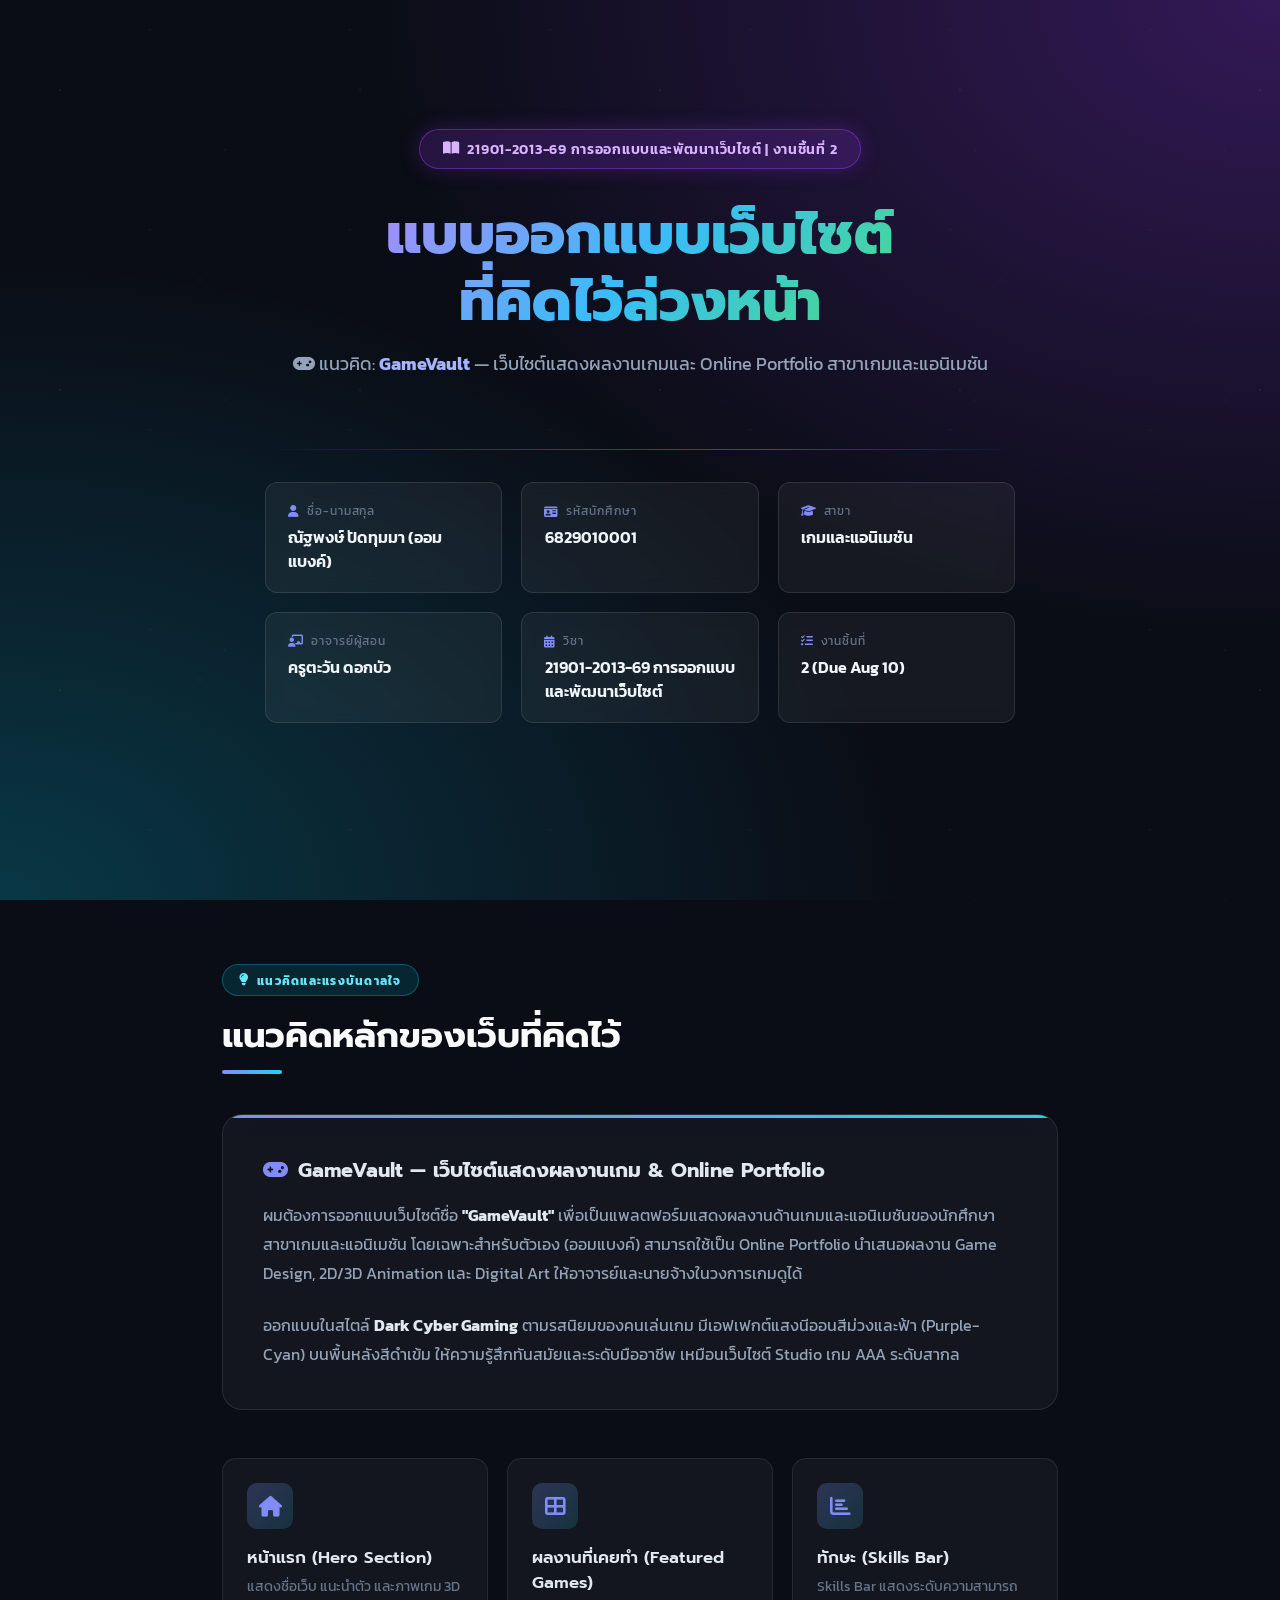
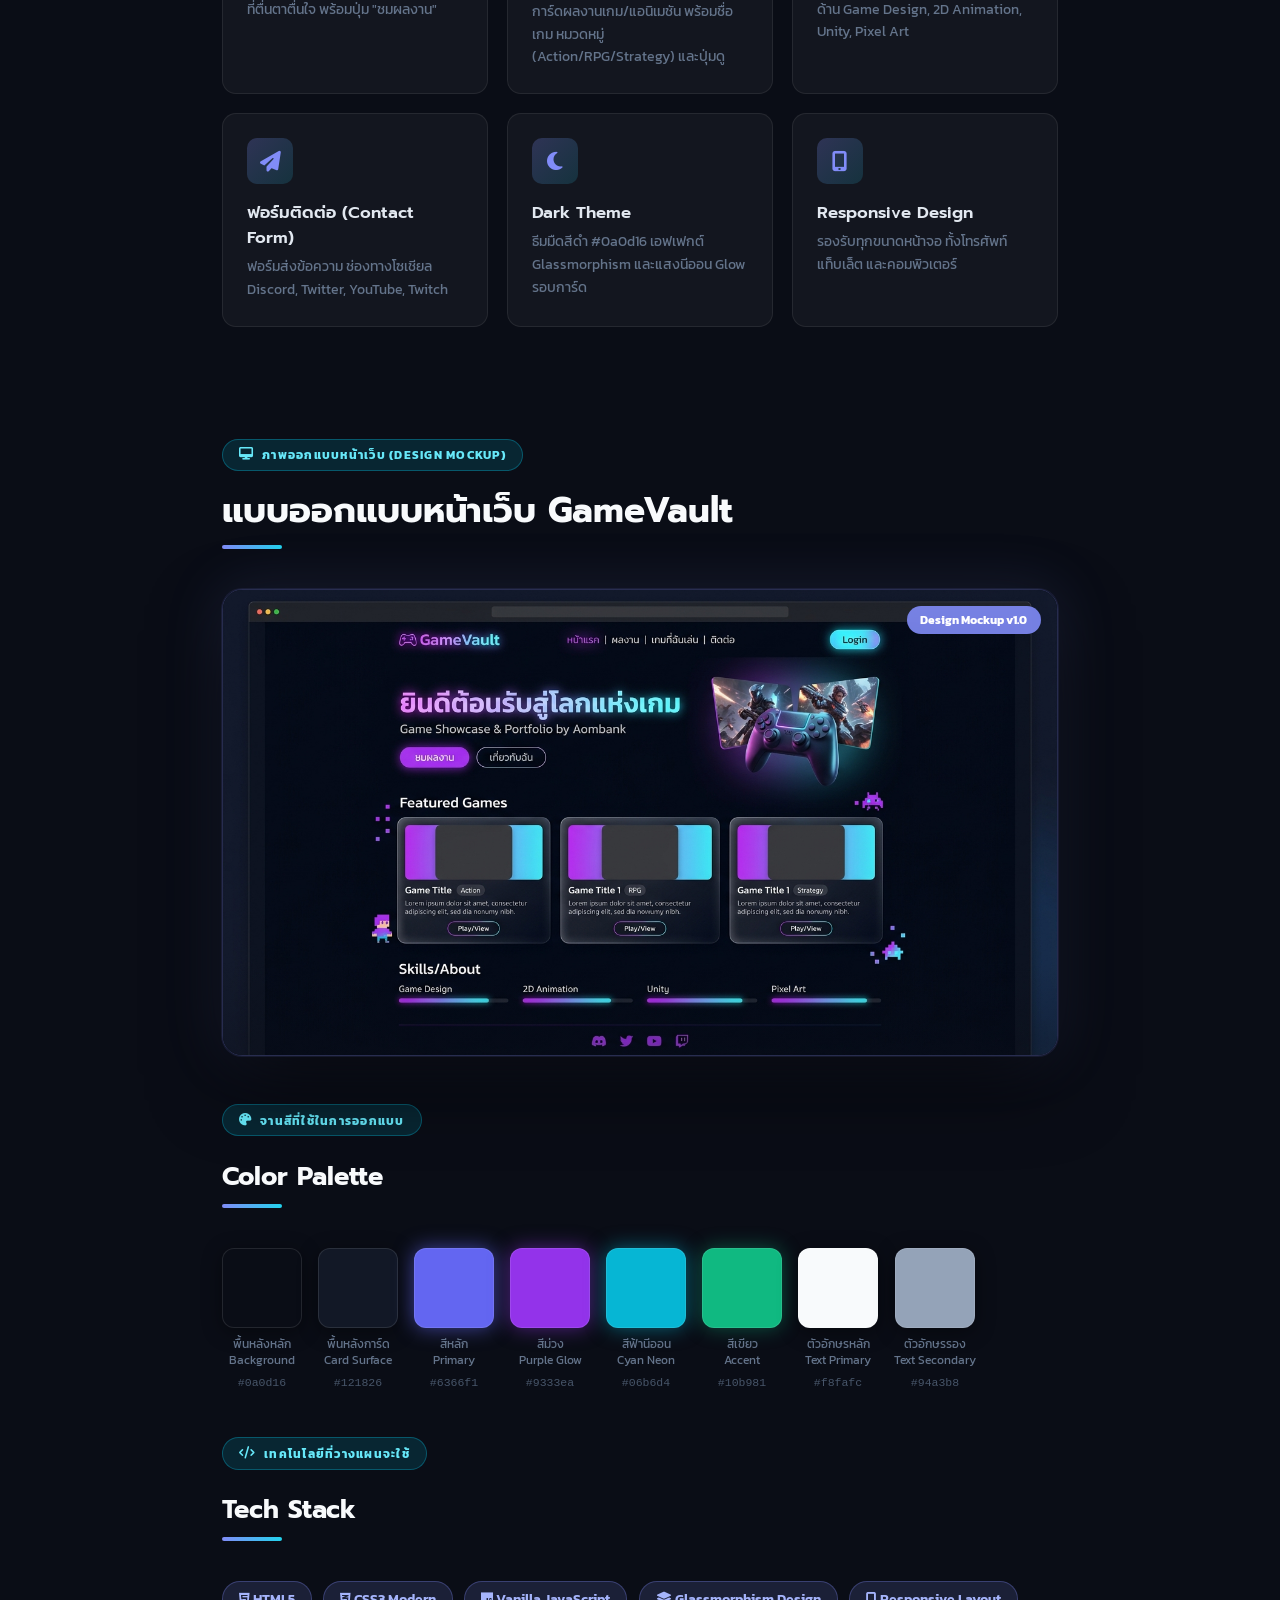
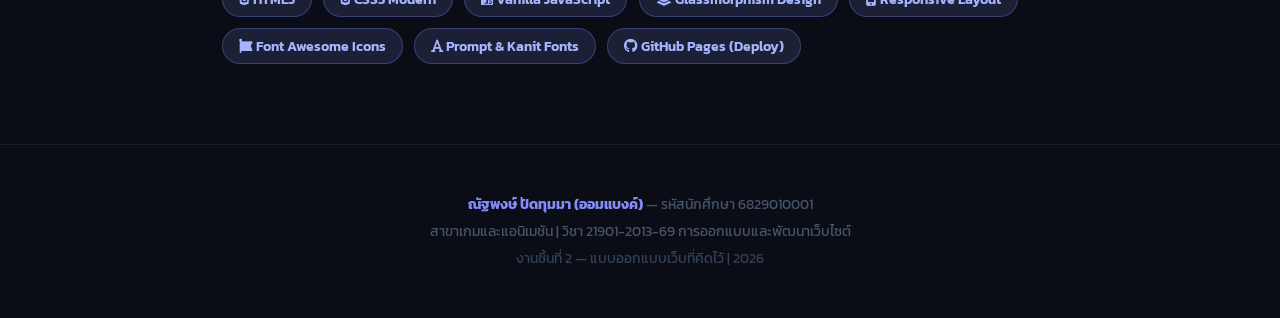
==== assignment2.html @ 92a0770b "feat: Add Assignment 2 - GameVault Web Design Mockup submission" ====
<!DOCTYPE html>
<html lang="th">
<head>
    <meta charset="UTF-8">
    <meta name="viewport" content="width=device-width, initial-scale=1.0">
    <title>งานชิ้นที่ 2 — แบบออกแบบเว็บไซต์ | ณัฐพงษ์ ปัดทุมมา (ออมแบงค์)</title>
    <link rel="preconnect" href="https://fonts.googleapis.com">
    <link rel="preconnect" href="https://fonts.gstatic.com" crossorigin>
    <link href="https://fonts.googleapis.com/css2?family=Kanit:wght@300;400;500;600;700;800&family=Prompt:wght@400;600;700;800&display=swap" rel="stylesheet">
    <link rel="stylesheet" href="https://cdnjs.cloudflare.com/ajax/libs/font-awesome/6.4.0/css/all.min.css">
    <style>
        * { box-sizing: border-box; margin: 0; padding: 0; }

        body {
            font-family: 'Kanit', sans-serif;
            background: #0a0d16;
            color: #f8fafc;
            min-height: 100vh;
        }

        /* Cover Page */
        .cover-page {
            min-height: 100vh;
            display: flex;
            flex-direction: column;
            align-items: center;
            justify-content: center;
            padding: 3rem 2rem;
            text-align: center;
            position: relative;
            overflow: hidden;
            background: radial-gradient(ellipse at top right, rgba(147, 51, 234, 0.3) 0%, transparent 50%),
                        radial-gradient(ellipse at bottom left, rgba(6, 182, 212, 0.25) 0%, transparent 50%),
                        #0a0d16;
        }

        .cover-page::before {
            content: '';
            position: absolute;
            inset: 0;
            background-image:
                radial-gradient(1px 1px at 20% 30%, rgba(255,255,255,0.15) 0%, transparent 100%),
                radial-gradient(1px 1px at 75% 15%, rgba(255,255,255,0.1) 0%, transparent 100%),
                radial-gradient(1px 1px at 50% 70%, rgba(255,255,255,0.12) 0%, transparent 100%),
                radial-gradient(1px 1px at 90% 60%, rgba(255,255,255,0.08) 0%, transparent 100%);
            background-size: 300px 300px, 200px 200px, 400px 400px, 250px 250px;
            pointer-events: none;
        }

        .cover-badge {
            display: inline-flex;
            align-items: center;
            gap: 0.5rem;
            padding: 0.5rem 1.4rem;
            border-radius: 999px;
            background: rgba(147, 51, 234, 0.2);
            border: 1px solid rgba(147, 51, 234, 0.5);
            color: #d8b4fe;
            font-size: 0.9rem;
            font-weight: 600;
            letter-spacing: 0.05em;
            text-transform: uppercase;
            margin-bottom: 2rem;
            box-shadow: 0 0 20px rgba(147, 51, 234, 0.25);
        }

        .cover-title {
            font-family: 'Prompt', sans-serif;
            font-size: clamp(2rem, 5vw, 3.5rem);
            font-weight: 800;
            line-height: 1.2;
            margin-bottom: 1rem;
            background: linear-gradient(135deg, #a78bfa 0%, #38bdf8 50%, #4ade80 100%);
            -webkit-background-clip: text;
            -webkit-text-fill-color: transparent;
        }

        .cover-subject {
            font-size: 1.1rem;
            color: #94a3b8;
            margin-bottom: 2.5rem;
            font-weight: 400;
        }

        .cover-info-grid {
            display: grid;
            grid-template-columns: repeat(auto-fit, minmax(200px, 1fr));
            gap: 1.2rem;
            width: 100%;
            max-width: 750px;
            margin-bottom: 3rem;
        }

        .info-chip {
            background: rgba(255, 255, 255, 0.05);
            border: 1px solid rgba(255, 255, 255, 0.1);
            border-radius: 12px;
            padding: 1.2rem 1.4rem;
            text-align: left;
            backdrop-filter: blur(8px);
        }

        .chip-label {
            font-size: 0.75rem;
            color: #64748b;
            text-transform: uppercase;
            letter-spacing: 0.08em;
            margin-bottom: 0.3rem;
            display: flex;
            align-items: center;
            gap: 0.4rem;
        }

        .chip-label i { color: #818cf8; }

        .chip-value {
            font-size: 1rem;
            font-weight: 600;
            color: #f1f5f9;
        }

        .divider {
            width: 100%;
            max-width: 750px;
            height: 1px;
            background: linear-gradient(90deg, transparent, rgba(147, 51, 234, 0.5), rgba(6, 182, 212, 0.5), transparent);
            margin: 2rem 0;
        }

        /* Design Concept Section */
        .section {
            max-width: 900px;
            margin: 0 auto;
            padding: 4rem 2rem;
        }

        .section-badge {
            display: inline-flex;
            align-items: center;
            gap: 0.5rem;
            padding: 0.35rem 1rem;
            border-radius: 999px;
            background: rgba(6, 182, 212, 0.15);
            border: 1px solid rgba(6, 182, 212, 0.35);
            color: #67e8f9;
            font-size: 0.78rem;
            font-weight: 700;
            letter-spacing: 0.1em;
            text-transform: uppercase;
            margin-bottom: 0.8rem;
        }

        .section-title {
            font-family: 'Prompt', sans-serif;
            font-size: clamp(1.6rem, 3vw, 2.2rem);
            font-weight: 700;
            margin-bottom: 0.5rem;
        }

        .section-underline {
            width: 60px;
            height: 4px;
            background: linear-gradient(90deg, #818cf8, #22d3ee);
            border-radius: 999px;
            margin-bottom: 2.5rem;
        }

        /* Concept Box */
        .concept-box {
            background: rgba(255, 255, 255, 0.04);
            border: 1px solid rgba(255, 255, 255, 0.09);
            border-radius: 20px;
            padding: 2.5rem;
            margin-bottom: 3rem;
            backdrop-filter: blur(12px);
            position: relative;
            overflow: hidden;
        }

        .concept-box::before {
            content: '';
            position: absolute;
            top: 0; left: 0;
            width: 100%; height: 3px;
            background: linear-gradient(90deg, #818cf8, #22d3ee);
        }

        .concept-box h3 {
            font-family: 'Prompt', sans-serif;
            font-size: 1.25rem;
            font-weight: 700;
            margin-bottom: 1rem;
            display: flex;
            align-items: center;
            gap: 0.6rem;
            color: #e2e8f0;
        }

        .concept-box h3 i { color: #818cf8; }

        .concept-box p {
            color: #94a3b8;
            line-height: 1.8;
            font-size: 1rem;
        }

        .concept-box p strong { color: #e2e8f0; }

        /* Feature List */
        .features-grid {
            display: grid;
            grid-template-columns: repeat(auto-fit, minmax(260px, 1fr));
            gap: 1.2rem;
            margin-bottom: 3rem;
        }

        .feature-card {
            background: rgba(255, 255, 255, 0.04);
            border: 1px solid rgba(255, 255, 255, 0.08);
            border-radius: 14px;
            padding: 1.5rem;
            transition: all 0.3s ease;
        }

        .feature-card:hover {
            border-color: rgba(129, 140, 248, 0.4);
            background: rgba(129, 140, 248, 0.08);
            transform: translateY(-3px);
        }

        .feature-icon {
            width: 46px;
            height: 46px;
            border-radius: 10px;
            background: linear-gradient(135deg, rgba(129, 140, 248, 0.25), rgba(34, 211, 238, 0.15));
            display: flex;
            align-items: center;
            justify-content: center;
            font-size: 1.3rem;
            color: #818cf8;
            margin-bottom: 1rem;
        }

        .feature-card h4 {
            font-family: 'Prompt', sans-serif;
            font-size: 1.05rem;
            font-weight: 600;
            margin-bottom: 0.4rem;
            color: #e2e8f0;
        }

        .feature-card p {
            font-size: 0.88rem;
            color: #64748b;
            line-height: 1.6;
        }

        /* Mockup Image */
        .mockup-wrapper {
            position: relative;
            border-radius: 20px;
            overflow: hidden;
            border: 1px solid rgba(129, 140, 248, 0.25);
            box-shadow:
                0 0 0 1px rgba(129, 140, 248, 0.1),
                0 30px 80px -10px rgba(0, 0, 0, 0.7),
                0 0 60px rgba(129, 140, 248, 0.15);
            margin-bottom: 3rem;
        }

        .mockup-wrapper img {
            width: 100%;
            display: block;
        }

        .mockup-glow {
            position: absolute;
            inset: 0;
            background: linear-gradient(to bottom, transparent 80%, rgba(10, 13, 22, 0.3) 100%);
            pointer-events: none;
        }

        .mockup-label {
            position: absolute;
            top: 16px;
            right: 16px;
            background: rgba(129, 140, 248, 0.9);
            color: #fff;
            font-size: 0.78rem;
            font-weight: 700;
            padding: 0.3rem 0.85rem;
            border-radius: 999px;
            backdrop-filter: blur(8px);
        }

        /* Color Palette */
        .palette-row {
            display: flex;
            flex-wrap: wrap;
            gap: 1rem;
            margin-bottom: 3rem;
        }

        .color-swatch {
            display: flex;
            flex-direction: column;
            align-items: center;
            gap: 0.5rem;
        }

        .swatch-box {
            width: 80px;
            height: 80px;
            border-radius: 12px;
            border: 1px solid rgba(255,255,255,0.1);
            box-shadow: 0 4px 20px rgba(0,0,0,0.4);
        }

        .swatch-name {
            font-size: 0.78rem;
            color: #64748b;
            text-align: center;
            line-height: 1.3;
        }

        .swatch-hex {
            font-size: 0.72rem;
            color: #475569;
            font-family: monospace;
        }

        /* Tech Stack Tags */
        .tech-tags {
            display: flex;
            flex-wrap: wrap;
            gap: 0.7rem;
            margin-bottom: 1rem;
        }

        .tech-tag {
            background: rgba(129, 140, 248, 0.15);
            border: 1px solid rgba(129, 140, 248, 0.3);
            color: #a5b4fc;
            padding: 0.4rem 1rem;
            border-radius: 999px;
            font-size: 0.88rem;
            font-weight: 600;
        }

        /* Footer / Signature */
        .signature-footer {
            text-align: center;
            padding: 3rem 2rem;
            border-top: 1px solid rgba(255,255,255,0.07);
            color: #475569;
            font-size: 0.9rem;
        }

        .signature-footer strong { color: #818cf8; }

        /* Print Styles */
        @media print {
            body { background: #fff; color: #000; }
            .cover-page { background: #fff; color: #000; }
        }
    </style>
</head>
<body>

    <!-- Cover Page -->
    <div class="cover-page">
        <span class="cover-badge">
            <i class="fas fa-book-open"></i>
            21901-2013-69 การออกแบบและพัฒนาเว็บไซต์ | งานชิ้นที่ 2
        </span>

        <h1 class="cover-title">แบบออกแบบเว็บไซต์<br>ที่คิดไว้ล่วงหน้า</h1>

        <p class="cover-subject">
            <i class="fas fa-gamepad"></i>
            แนวคิด: <strong style="color:#a5b4fc">GameVault</strong> — เว็บไซต์แสดงผลงานเกมและ Online Portfolio สาขาเกมและแอนิเมชัน
        </p>

        <div class="divider"></div>

        <div class="cover-info-grid">
            <div class="info-chip">
                <div class="chip-label"><i class="fas fa-user"></i> ชื่อ-นามสกุล</div>
                <div class="chip-value">ณัฐพงษ์ ปัดทุมมา (ออมแบงค์)</div>
            </div>
            <div class="info-chip">
                <div class="chip-label"><i class="fas fa-id-card"></i> รหัสนักศึกษา</div>
                <div class="chip-value">6829010001</div>
            </div>
            <div class="info-chip">
                <div class="chip-label"><i class="fas fa-graduation-cap"></i> สาขา</div>
                <div class="chip-value">เกมและแอนิเมชัน</div>
            </div>
            <div class="info-chip">
                <div class="chip-label"><i class="fas fa-chalkboard-teacher"></i> อาจารย์ผู้สอน</div>
                <div class="chip-value">ครูตะวัน ดอกบัว</div>
            </div>
            <div class="info-chip">
                <div class="chip-label"><i class="fas fa-calendar-alt"></i> วิชา</div>
                <div class="chip-value">21901-2013-69 การออกแบบและพัฒนาเว็บไซต์</div>
            </div>
            <div class="info-chip">
                <div class="chip-label"><i class="fas fa-tasks"></i> งานชิ้นที่</div>
                <div class="chip-value">2 (Due Aug 10)</div>
            </div>
        </div>
    </div>

    <!-- Section 1: Concept -->
    <div class="section">
        <span class="section-badge"><i class="fas fa-lightbulb"></i> แนวคิดและแรงบันดาลใจ</span>
        <h2 class="section-title">แนวคิดหลักของเว็บที่คิดไว้</h2>
        <div class="section-underline"></div>

        <div class="concept-box">
            <h3><i class="fas fa-gamepad"></i> GameVault — เว็บไซต์แสดงผลงานเกม & Online Portfolio</h3>
            <p>
                ผมต้องการออกแบบเว็บไซต์ชื่อ <strong>"GameVault"</strong> เพื่อเป็นแพลตฟอร์มแสดงผลงานด้านเกมและแอนิเมชันของนักศึกษาสาขาเกมและแอนิเมชัน โดยเฉพาะสำหรับตัวเอง (ออมแบงค์) สามารถใช้เป็น Online Portfolio นำเสนอผลงาน Game Design, 2D/3D Animation และ Digital Art ให้อาจารย์และนายจ้างในวงการเกมดูได้
            </p>
            <br>
            <p>
                ออกแบบในสไตล์ <strong>Dark Cyber Gaming</strong> ตามรสนิยมของคนเล่นเกม มีเอฟเฟกต์แสงนีออนสีม่วงและฟ้า (Purple-Cyan) บนพื้นหลังสีดำเข้ม ให้ความรู้สึกทันสมัยและระดับมืออาชีพ เหมือนเว็บไซต์ Studio เกม AAA ระดับสากล
            </p>
        </div>

        <!-- Features Grid -->
        <div class="features-grid">
            <div class="feature-card">
                <div class="feature-icon"><i class="fas fa-home"></i></div>
                <h4>หน้าแรก (Hero Section)</h4>
                <p>แสดงชื่อเว็บ แนะนำตัว และภาพเกม 3D ที่ตื่นตาตื่นใจ พร้อมปุ่ม "ชมผลงาน"</p>
            </div>
            <div class="feature-card">
                <div class="feature-icon"><i class="fas fa-th-large"></i></div>
                <h4>ผลงานที่เคยทำ (Featured Games)</h4>
                <p>การ์ดผลงานเกม/แอนิเมชัน พร้อมชื่อเกม หมวดหมู่ (Action/RPG/Strategy) และปุ่มดู</p>
            </div>
            <div class="feature-card">
                <div class="feature-icon"><i class="fas fa-chart-bar"></i></div>
                <h4>ทักษะ (Skills Bar)</h4>
                <p>Skills Bar แสดงระดับความสามารถด้าน Game Design, 2D Animation, Unity, Pixel Art</p>
            </div>
            <div class="feature-card">
                <div class="feature-icon"><i class="fas fa-paper-plane"></i></div>
                <h4>ฟอร์มติดต่อ (Contact Form)</h4>
                <p>ฟอร์มส่งข้อความ ช่องทางโซเชียล Discord, Twitter, YouTube, Twitch</p>
            </div>
            <div class="feature-card">
                <div class="feature-icon"><i class="fas fa-moon"></i></div>
                <h4>Dark Theme</h4>
                <p>ธีมมืดสีดำ #0a0d16 เอฟเฟกต์ Glassmorphism และแสงนีออน Glow รอบการ์ด</p>
            </div>
            <div class="feature-card">
                <div class="feature-icon"><i class="fas fa-mobile-alt"></i></div>
                <h4>Responsive Design</h4>
                <p>รองรับทุกขนาดหน้าจอ ทั้งโทรศัพท์ แท็บเล็ต และคอมพิวเตอร์</p>
            </div>
        </div>
    </div>

    <!-- Section 2: Mockup Design -->
    <div class="section" style="padding-top: 0;">
        <span class="section-badge"><i class="fas fa-desktop"></i> ภาพออกแบบหน้าเว็บ (Design Mockup)</span>
        <h2 class="section-title">แบบออกแบบหน้าเว็บ GameVault</h2>
        <div class="section-underline"></div>

        <div class="mockup-wrapper">
            <img src="game_design_mockup.jpg" alt="GameVault Website Design Mockup — งานชิ้นที่ 2">
            <div class="mockup-glow"></div>
            <span class="mockup-label">Design Mockup v1.0</span>
        </div>

        <!-- Color Palette -->
        <span class="section-badge"><i class="fas fa-palette"></i> จานสีที่ใช้ในการออกแบบ</span>
        <h2 class="section-title" style="font-size: 1.6rem; margin-top: 0.5rem;">Color Palette</h2>
        <div class="section-underline"></div>

        <div class="palette-row">
            <div class="color-swatch">
                <div class="swatch-box" style="background: #0a0d16;"></div>
                <span class="swatch-name">พื้นหลังหลัก<br>Background</span>
                <span class="swatch-hex">#0a0d16</span>
            </div>
            <div class="color-swatch">
                <div class="swatch-box" style="background: #121826;"></div>
                <span class="swatch-name">พื้นหลังการ์ด<br>Card Surface</span>
                <span class="swatch-hex">#121826</span>
            </div>
            <div class="color-swatch">
                <div class="swatch-box" style="background: #6366f1; box-shadow: 0 0 20px rgba(99,102,241,0.6);"></div>
                <span class="swatch-name">สีหลัก<br>Primary</span>
                <span class="swatch-hex">#6366f1</span>
            </div>
            <div class="color-swatch">
                <div class="swatch-box" style="background: #9333ea; box-shadow: 0 0 20px rgba(147,51,234,0.5);"></div>
                <span class="swatch-name">สีม่วง<br>Purple Glow</span>
                <span class="swatch-hex">#9333ea</span>
            </div>
            <div class="color-swatch">
                <div class="swatch-box" style="background: #06b6d4; box-shadow: 0 0 20px rgba(6,182,212,0.5);"></div>
                <span class="swatch-name">สีฟ้านีออน<br>Cyan Neon</span>
                <span class="swatch-hex">#06b6d4</span>
            </div>
            <div class="color-swatch">
                <div class="swatch-box" style="background: #10b981; box-shadow: 0 0 20px rgba(16,185,129,0.4);"></div>
                <span class="swatch-name">สีเขียว<br>Accent</span>
                <span class="swatch-hex">#10b981</span>
            </div>
            <div class="color-swatch">
                <div class="swatch-box" style="background: #f8fafc;"></div>
                <span class="swatch-name">ตัวอักษรหลัก<br>Text Primary</span>
                <span class="swatch-hex">#f8fafc</span>
            </div>
            <div class="color-swatch">
                <div class="swatch-box" style="background: #94a3b8;"></div>
                <span class="swatch-name">ตัวอักษรรอง<br>Text Secondary</span>
                <span class="swatch-hex">#94a3b8</span>
            </div>
        </div>

        <!-- Tech Stack -->
        <span class="section-badge"><i class="fas fa-code"></i> เทคโนโลยีที่วางแผนจะใช้</span>
        <h2 class="section-title" style="font-size: 1.6rem; margin-top: 0.5rem;">Tech Stack</h2>
        <div class="section-underline"></div>

        <div class="tech-tags">
            <span class="tech-tag"><i class="fab fa-html5"></i> HTML5</span>
            <span class="tech-tag"><i class="fab fa-css3-alt"></i> CSS3 Modern</span>
            <span class="tech-tag"><i class="fab fa-js"></i> Vanilla JavaScript</span>
            <span class="tech-tag"><i class="fas fa-layer-group"></i> Glassmorphism Design</span>
            <span class="tech-tag"><i class="fas fa-mobile-alt"></i> Responsive Layout</span>
            <span class="tech-tag"><i class="fab fa-font-awesome"></i> Font Awesome Icons</span>
            <span class="tech-tag"><i class="fas fa-font"></i> Prompt & Kanit Fonts</span>
            <span class="tech-tag"><i class="fab fa-github"></i> GitHub Pages (Deploy)</span>
        </div>
    </div>

    <!-- Signature Footer -->
    <div class="signature-footer">
        <p><strong>ณัฐพงษ์ ปัดทุมมา (ออมแบงค์)</strong> — รหัสนักศึกษา 6829010001</p>
        <p style="margin-top: 0.3rem;">สาขาเกมและแอนิเมชัน | วิชา 21901-2013-69 การออกแบบและพัฒนาเว็บไซต์</p>
        <p style="margin-top: 0.3rem; color: #334155;">งานชิ้นที่ 2 — แบบออกแบบเว็บที่คิดไว้ | 2026</p>
    </div>

</body>
</html>
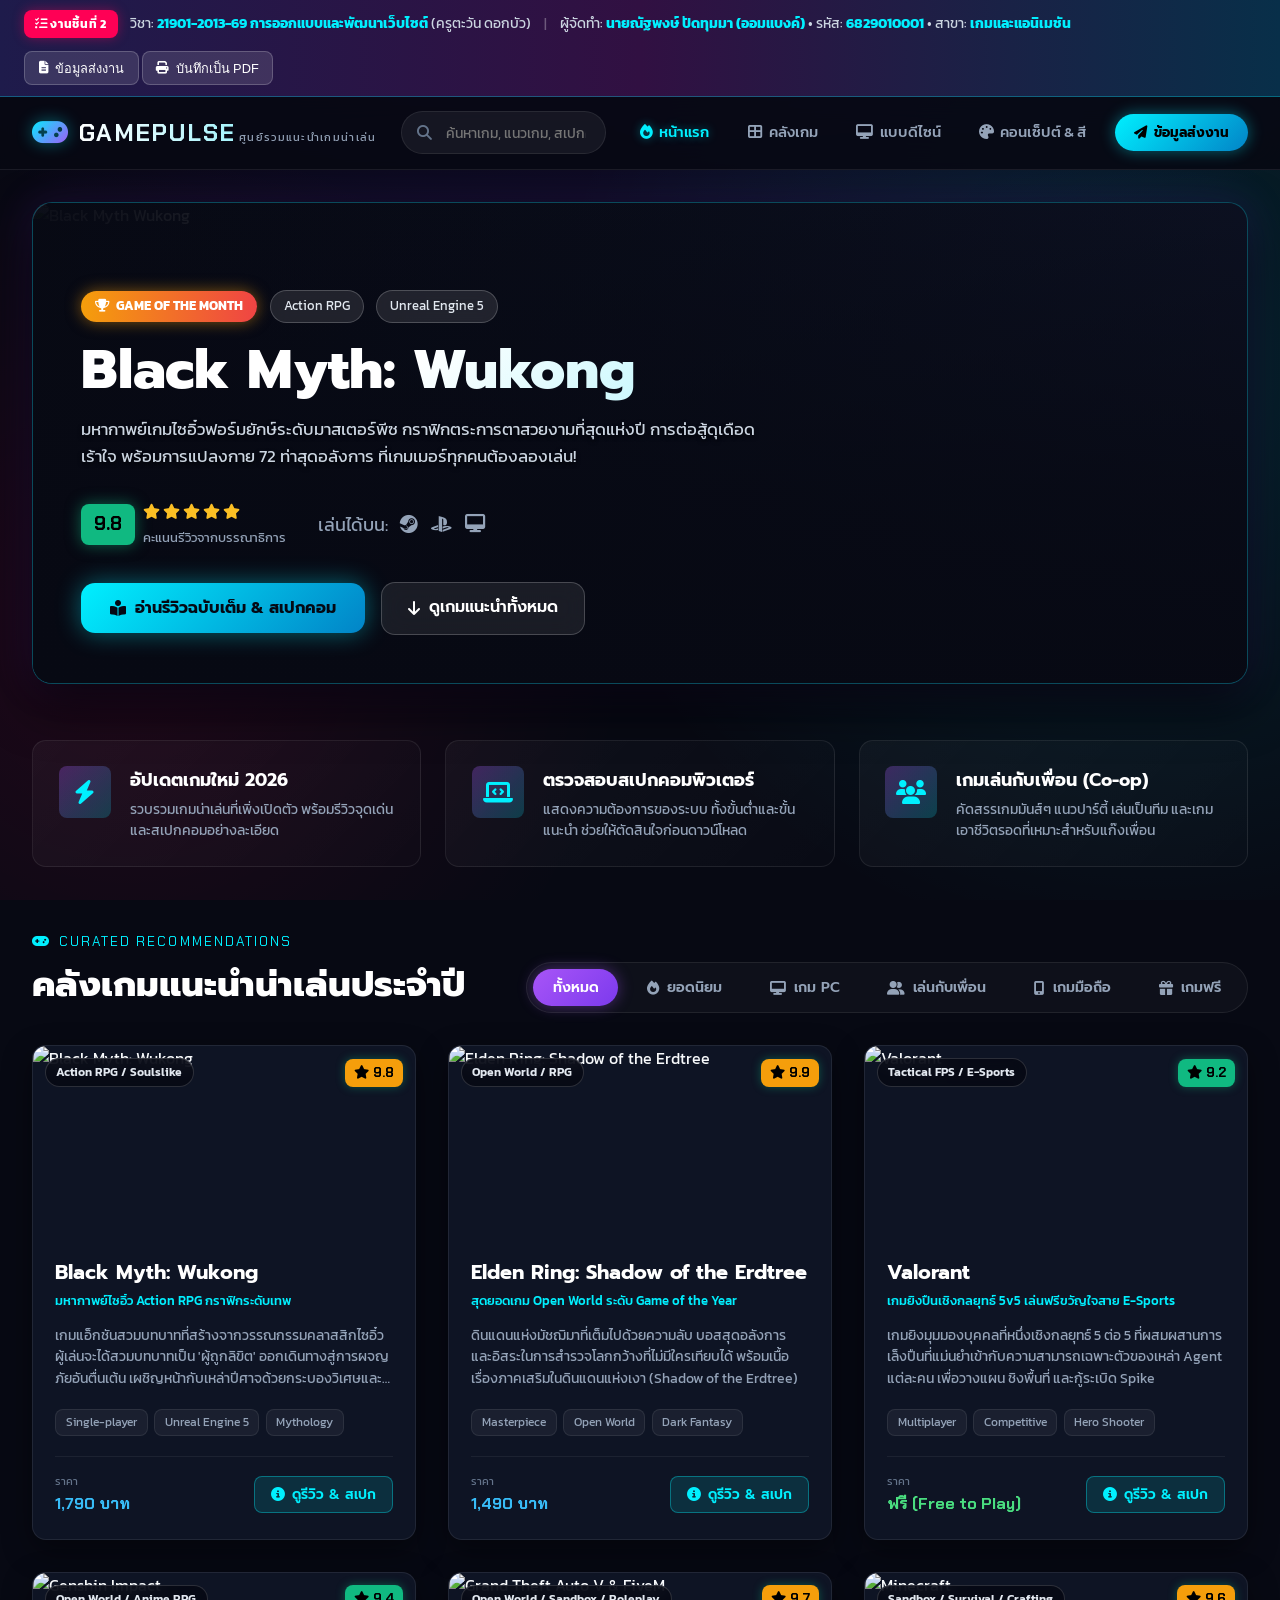
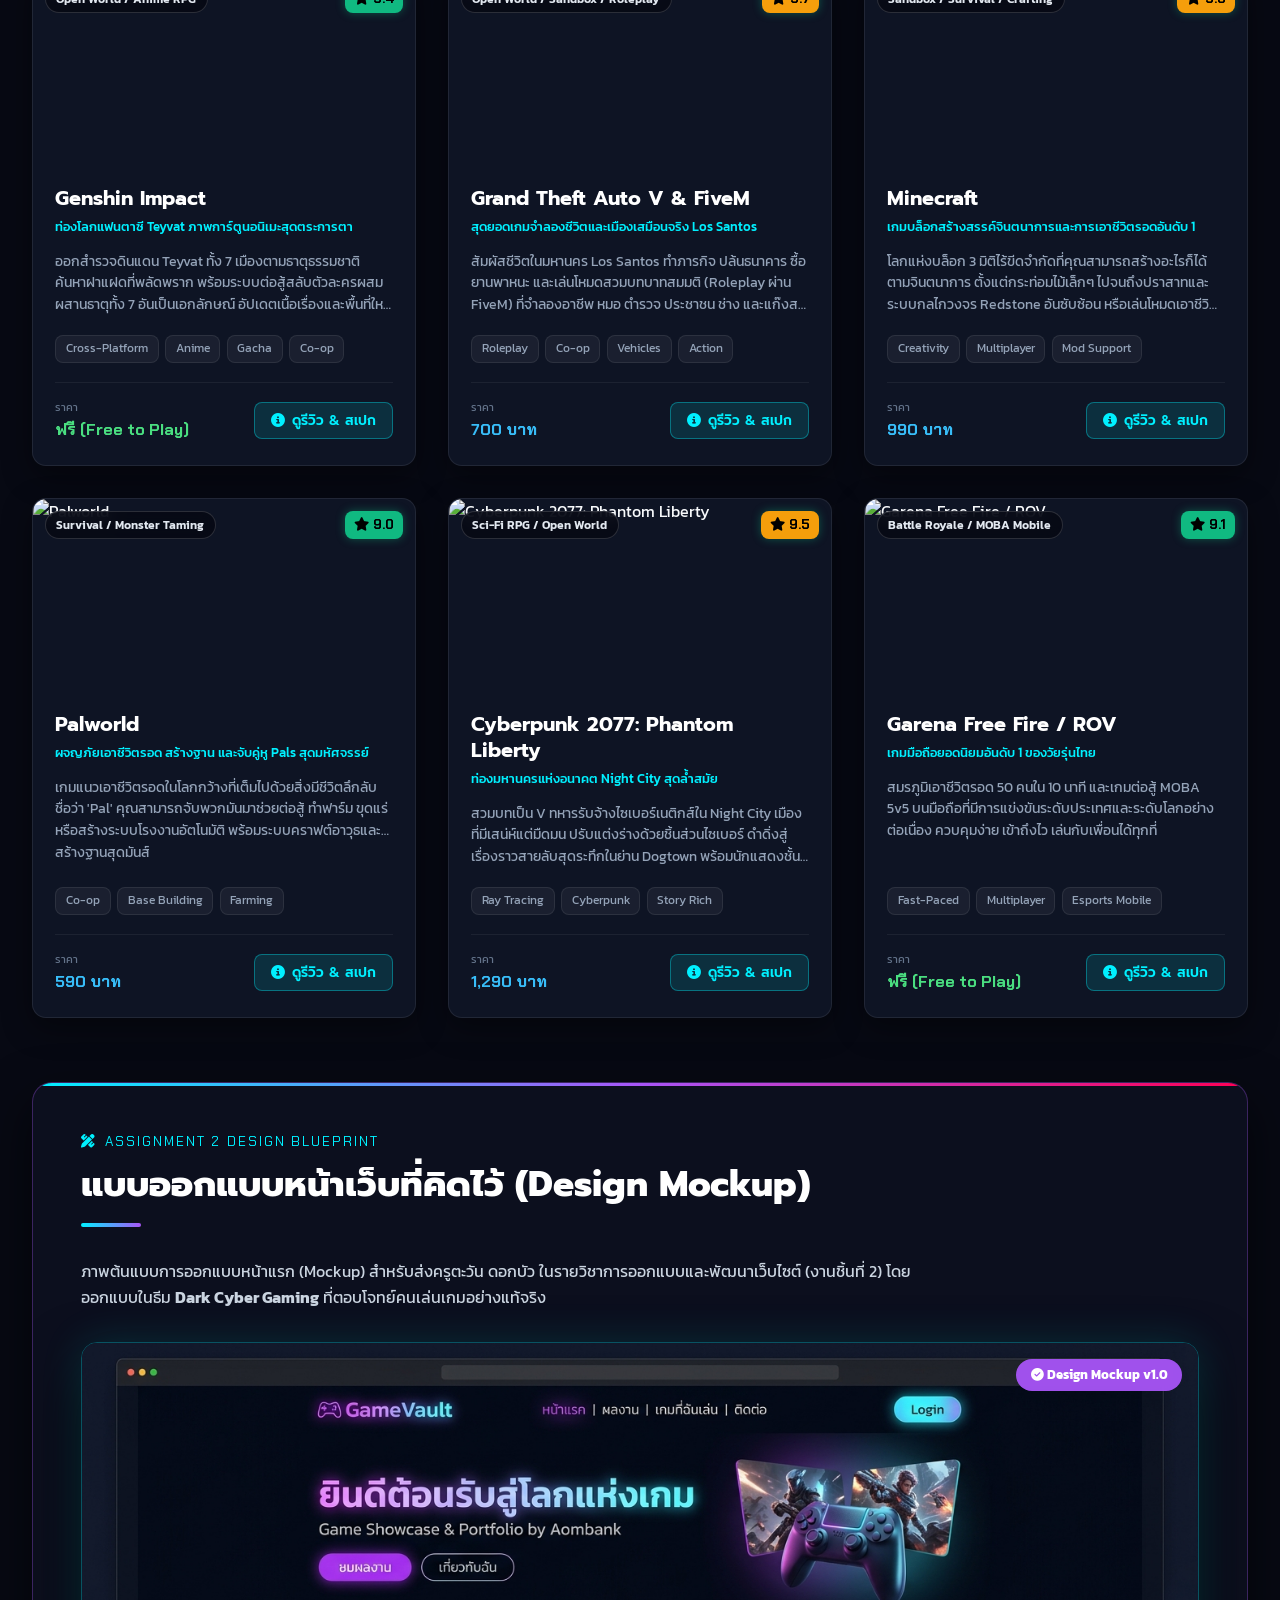
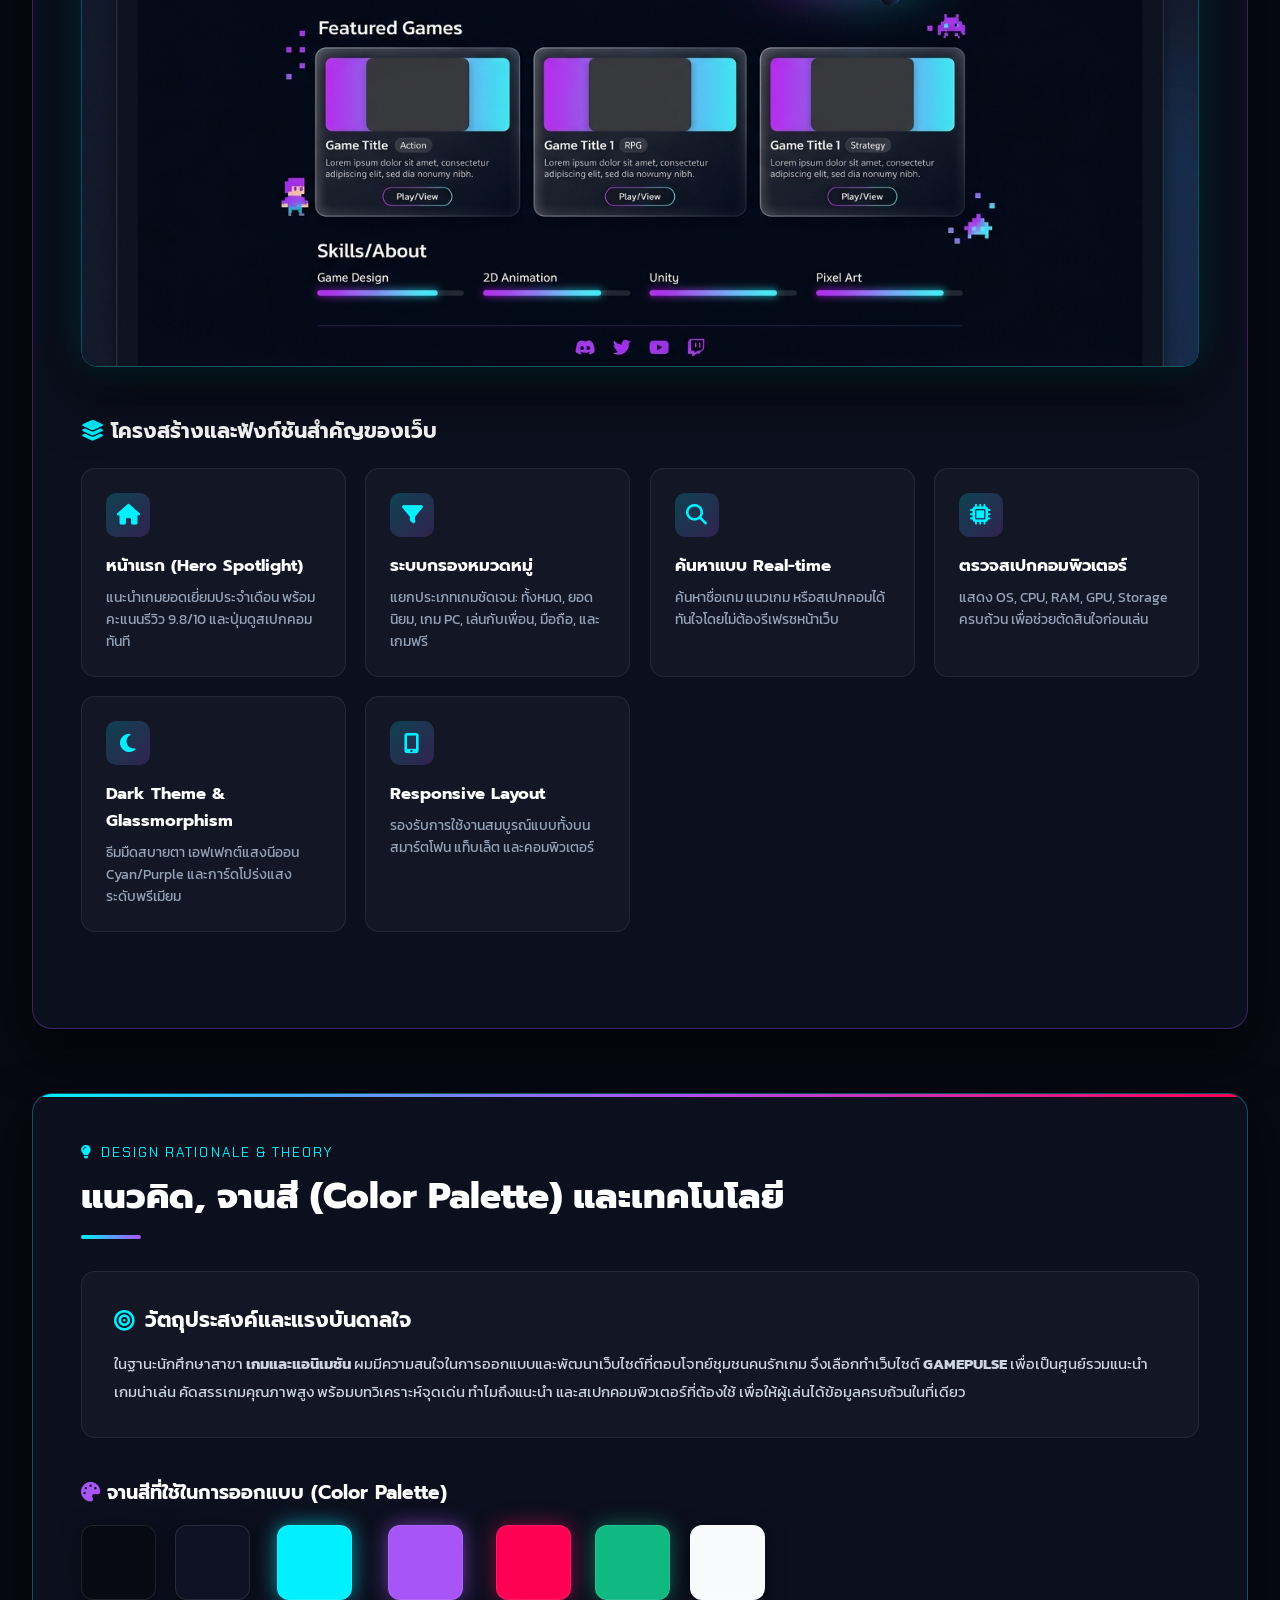
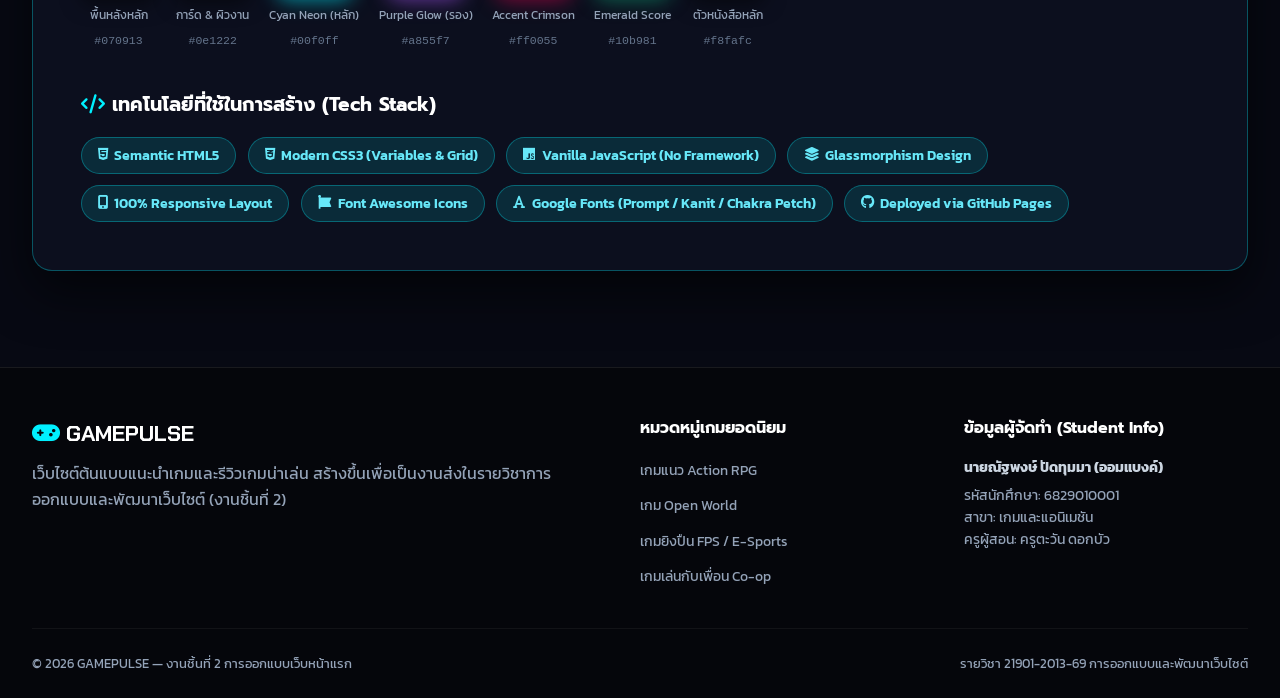
==== commit 80e0c0e2: "docs: Add README.md with live links and sync all files for Assignment 2" ====
--- a/assignment2.html
+++ b/assignment2.html
@@ -3,210 +3,795 @@
 <head>
     <meta charset="UTF-8">
     <meta name="viewport" content="width=device-width, initial-scale=1.0">
-    <title>งานชิ้นที่ 2 — แบบออกแบบเว็บไซต์ | ณัฐพงษ์ ปัดทุมมา (ออมแบงค์)</title>
+    <title>GAMEPULSE — ศูนย์รวมแนะนำเกมน่าเล่น & แบบออกแบบเว็บไซต์ (งานชิ้นที่ 2)</title>
+    
+    <!-- Google Fonts: Prompt, Kanit, Chakra Petch -->
     <link rel="preconnect" href="https://fonts.googleapis.com">
     <link rel="preconnect" href="https://fonts.gstatic.com" crossorigin>
-    <link href="https://fonts.googleapis.com/css2?family=Kanit:wght@300;400;500;600;700;800&family=Prompt:wght@400;600;700;800&display=swap" rel="stylesheet">
+    <link href="https://fonts.googleapis.com/css2?family=Chakra+Petch:wght@500;700;800&family=Kanit:wght@300;400;500;600;700&family=Prompt:wght@400;500;600;700;800&display=swap" rel="stylesheet">
+    
+    <!-- Font Awesome Icons -->
     <link rel="stylesheet" href="https://cdnjs.cloudflare.com/ajax/libs/font-awesome/6.4.0/css/all.min.css">
+    
     <style>
-        * { box-sizing: border-box; margin: 0; padding: 0; }
+        :root {
+            --bg-dark: #070913;
+            --bg-surface: #0e1222;
+            --bg-card: rgba(18, 24, 43, 0.75);
+            --bg-card-hover: rgba(26, 35, 64, 0.85);
+            --border-glass: rgba(255, 255, 255, 0.08);
+            --border-glow: rgba(0, 240, 255, 0.3);
+            
+            --primary: #00f0ff;
+            --primary-glow: rgba(0, 240, 255, 0.4);
+            --secondary: #a855f7;
+            --secondary-glow: rgba(168, 85, 247, 0.4);
+            --accent: #ff0055;
+            --accent-glow: rgba(255, 0, 85, 0.4);
+            --gold: #fbbf24;
+            
+            --text-main: #f8fafc;
+            --text-muted: #94a3b8;
+            --text-sub: #64748b;
+            
+            --radius-sm: 8px;
+            --radius-md: 14px;
+            --radius-lg: 20px;
+            --radius-full: 9999px;
+            
+            --font-head: 'Prompt', 'Kanit', sans-serif;
+            --font-gamer: 'Chakra Petch', 'Orbitron', 'Prompt', sans-serif;
+            --font-body: 'Kanit', sans-serif;
+            
+            --transition-fast: 0.2s cubic-bezier(0.4, 0, 0.2, 1);
+            --transition-normal: 0.3s cubic-bezier(0.4, 0, 0.2, 1);
+        }
+
+        * { margin: 0; padding: 0; box-sizing: border-box; }
+        html { scroll-behavior: smooth; }
 
         body {
-            font-family: 'Kanit', sans-serif;
-            background: #0a0d16;
-            color: #f8fafc;
-            min-height: 100vh;
-        }
-
-        /* Cover Page */
-        .cover-page {
-            min-height: 100vh;
-            display: flex;
-            flex-direction: column;
-            align-items: center;
-            justify-content: center;
-            padding: 3rem 2rem;
-            text-align: center;
+            background-color: var(--bg-dark);
+            color: var(--text-main);
+            font-family: var(--font-body);
+            line-height: 1.6;
+            overflow-x: hidden;
+            background-image: 
+                radial-gradient(ellipse 80% 50% at 50% -20%, rgba(120, 50, 255, 0.28), transparent),
+                radial-gradient(circle 600px at 90% 40%, rgba(0, 240, 255, 0.12), transparent),
+                radial-gradient(circle 500px at 10% 70%, rgba(255, 0, 85, 0.1), transparent);
+            background-attachment: fixed;
+        }
+
+        /* ==================== ASSIGNMENT BANNER ==================== */
+        .assignment-bar {
+            background: linear-gradient(90deg, #1e1b4b, #311042, #082f49);
+            border-bottom: 1px solid rgba(0, 240, 255, 0.3);
+            padding: 0.65rem 1.5rem;
+            font-size: 0.88rem;
+            display: flex;
+            justify-content: space-between;
+            align-items: center;
+            flex-wrap: wrap;
+            gap: 0.8rem;
+            position: sticky;
+            top: 0;
+            z-index: 1001;
+        }
+
+        .assignment-info {
+            display: flex;
+            align-items: center;
+            gap: 0.8rem;
+            flex-wrap: wrap;
+        }
+
+        .badge-tag {
+            background: var(--accent);
+            color: #fff;
+            font-weight: 700;
+            padding: 0.25rem 0.7rem;
+            border-radius: var(--radius-sm);
+            font-size: 0.78rem;
+            text-transform: uppercase;
+            letter-spacing: 0.05em;
+            box-shadow: 0 0 12px var(--accent-glow);
+        }
+
+        .assignment-student { color: #cbd5e1; }
+        .assignment-student strong { color: var(--primary); }
+
+        .btn-mini {
+            background: rgba(255, 255, 255, 0.12);
+            border: 1px solid rgba(255, 255, 255, 0.2);
+            color: #fff;
+            padding: 0.35rem 0.85rem;
+            border-radius: var(--radius-sm);
+            font-size: 0.8rem;
+            cursor: pointer;
+            text-decoration: none;
+            transition: var(--transition-fast);
+            display: inline-flex;
+            align-items: center;
+            gap: 0.4rem;
+        }
+
+        .btn-mini:hover {
+            background: var(--primary);
+            color: #000;
+            border-color: var(--primary);
+            box-shadow: 0 0 12px var(--primary-glow);
+        }
+
+        /* ==================== NAVBAR ==================== */
+        .navbar {
+            background: rgba(7, 9, 19, 0.88);
+            backdrop-filter: blur(16px);
+            border-bottom: 1px solid var(--border-glass);
+            padding: 0.9rem 2rem;
+            position: sticky;
+            top: 42px;
+            z-index: 1000;
+        }
+
+        .nav-container {
+            max-width: 1350px;
+            margin: 0 auto;
+            display: flex;
+            justify-content: space-between;
+            align-items: center;
+            gap: 1.5rem;
+        }
+
+        .logo {
+            display: flex;
+            align-items: center;
+            gap: 0.7rem;
+            text-decoration: none;
+            color: #fff;
+        }
+
+        .logo-icon {
+            font-size: 1.8rem;
+            background: linear-gradient(135deg, var(--primary), var(--secondary));
+            -webkit-background-clip: text;
+            -webkit-text-fill-color: transparent;
+            filter: drop-shadow(0 0 8px var(--primary-glow));
+        }
+
+        .logo-title {
+            font-family: var(--font-gamer);
+            font-weight: 800;
+            font-size: 1.5rem;
+            letter-spacing: 0.05em;
+            background: linear-gradient(90deg, #fff, #a5f3fc);
+            -webkit-background-clip: text;
+            -webkit-text-fill-color: transparent;
+        }
+
+        .logo-sub {
+            font-size: 0.68rem;
+            color: var(--text-muted);
+            letter-spacing: 0.12em;
+            text-transform: uppercase;
+        }
+
+        .nav-search {
+            flex: 1;
+            max-width: 380px;
             position: relative;
+        }
+
+        .search-input {
+            width: 100%;
+            background: rgba(255, 255, 255, 0.06);
+            border: 1px solid var(--border-glass);
+            border-radius: var(--radius-full);
+            padding: 0.6rem 1.2rem 0.6rem 2.8rem;
+            color: #fff;
+            font-family: var(--font-body);
+            font-size: 0.9rem;
+            outline: none;
+            transition: var(--transition-fast);
+        }
+
+        .search-input:focus {
+            background: rgba(255, 255, 255, 0.1);
+            border-color: var(--primary);
+            box-shadow: 0 0 15px var(--primary-glow);
+        }
+
+        .search-icon {
+            position: absolute;
+            left: 1rem;
+            top: 50%;
+            transform: translateY(-50%);
+            color: var(--text-sub);
+            font-size: 0.95rem;
+        }
+
+        .nav-links {
+            display: flex;
+            align-items: center;
+            gap: 1.2rem;
+            list-style: none;
+        }
+
+        .nav-link {
+            color: var(--text-muted);
+            text-decoration: none;
+            font-size: 0.92rem;
+            font-weight: 500;
+            padding: 0.4rem 0.6rem;
+            border-radius: var(--radius-sm);
+            transition: var(--transition-fast);
+            display: flex;
+            align-items: center;
+            gap: 0.4rem;
+        }
+
+        .nav-link:hover, .nav-link.active {
+            color: var(--primary);
+            text-shadow: 0 0 10px var(--primary-glow);
+        }
+
+        .nav-cta {
+            background: linear-gradient(135deg, var(--primary), #0284c7);
+            color: #000 !important;
+            font-weight: 700;
+            padding: 0.5rem 1.2rem;
+            border-radius: var(--radius-full);
+            border: none;
+            cursor: pointer;
+            box-shadow: 0 0 15px var(--primary-glow);
+            font-family: var(--font-head);
+            display: inline-flex;
+            align-items: center;
+            gap: 0.4rem;
+        }
+
+        .nav-cta:hover {
+            transform: translateY(-2px);
+            box-shadow: 0 0 25px var(--primary-glow);
+        }
+
+        /* ==================== MAIN CONTAINER ==================== */
+        .main-container {
+            max-width: 1350px;
+            margin: 0 auto;
+            padding: 2rem;
+        }
+
+        /* ==================== HERO SPOTLIGHT ==================== */
+        .hero-spotlight {
+            position: relative;
+            border-radius: var(--radius-lg);
             overflow: hidden;
-            background: radial-gradient(ellipse at top right, rgba(147, 51, 234, 0.3) 0%, transparent 50%),
-                        radial-gradient(ellipse at bottom left, rgba(6, 182, 212, 0.25) 0%, transparent 50%),
-                        #0a0d16;
-        }
-
-        .cover-page::before {
-            content: '';
+            margin-bottom: 3.5rem;
+            background: #0d1224;
+            border: 1px solid rgba(0, 240, 255, 0.25);
+            box-shadow: 0 20px 50px rgba(0, 0, 0, 0.7), 0 0 40px rgba(120, 50, 255, 0.18);
+        }
+
+        .hero-banner-img {
+            width: 100%;
+            height: 480px;
+            object-fit: cover;
+            object-position: center 30%;
+            filter: brightness(0.65) saturate(1.2);
+            display: block;
+            transition: transform 0.6s ease;
+        }
+
+        .hero-spotlight:hover .hero-banner-img { transform: scale(1.02); }
+
+        .hero-overlay {
             position: absolute;
             inset: 0;
-            background-image:
-                radial-gradient(1px 1px at 20% 30%, rgba(255,255,255,0.15) 0%, transparent 100%),
-                radial-gradient(1px 1px at 75% 15%, rgba(255,255,255,0.1) 0%, transparent 100%),
-                radial-gradient(1px 1px at 50% 70%, rgba(255,255,255,0.12) 0%, transparent 100%),
-                radial-gradient(1px 1px at 90% 60%, rgba(255,255,255,0.08) 0%, transparent 100%);
-            background-size: 300px 300px, 200px 200px, 400px 400px, 250px 250px;
-            pointer-events: none;
-        }
-
-        .cover-badge {
+            background: linear-gradient(to top, rgba(7, 9, 19, 0.98) 0%, rgba(7, 9, 19, 0.8) 40%, rgba(7, 9, 19, 0.2) 100%),
+                        linear-gradient(to right, rgba(7, 9, 19, 0.95) 0%, rgba(7, 9, 19, 0.6) 50%, transparent 100%);
+            display: flex;
+            flex-direction: column;
+            justify-content: flex-end;
+            padding: 3rem;
+        }
+
+        .spotlight-badge-row {
+            display: flex;
+            align-items: center;
+            gap: 0.8rem;
+            margin-bottom: 1rem;
+            flex-wrap: wrap;
+        }
+
+        .badge-goty {
+            background: linear-gradient(90deg, #f59e0b, #ef4444);
+            color: #fff;
+            font-weight: 700;
+            font-size: 0.8rem;
+            padding: 0.35rem 0.9rem;
+            border-radius: var(--radius-full);
             display: inline-flex;
             align-items: center;
-            gap: 0.5rem;
-            padding: 0.5rem 1.4rem;
-            border-radius: 999px;
-            background: rgba(147, 51, 234, 0.2);
-            border: 1px solid rgba(147, 51, 234, 0.5);
-            color: #d8b4fe;
-            font-size: 0.9rem;
-            font-weight: 600;
-            letter-spacing: 0.05em;
-            text-transform: uppercase;
-            margin-bottom: 2rem;
-            box-shadow: 0 0 20px rgba(147, 51, 234, 0.25);
-        }
-
-        .cover-title {
-            font-family: 'Prompt', sans-serif;
-            font-size: clamp(2rem, 5vw, 3.5rem);
+            gap: 0.4rem;
+            box-shadow: 0 0 15px rgba(245, 158, 11, 0.5);
+        }
+
+        .badge-genre {
+            background: rgba(255, 255, 255, 0.1);
+            backdrop-filter: blur(8px);
+            border: 1px solid rgba(255, 255, 255, 0.2);
+            color: #e2e8f0;
+            font-size: 0.8rem;
+            padding: 0.3rem 0.8rem;
+            border-radius: var(--radius-full);
+        }
+
+        .hero-title {
+            font-family: var(--font-head);
+            font-size: clamp(2rem, 4.5vw, 3.4rem);
             font-weight: 800;
-            line-height: 1.2;
+            line-height: 1.15;
             margin-bottom: 1rem;
-            background: linear-gradient(135deg, #a78bfa 0%, #38bdf8 50%, #4ade80 100%);
+            background: linear-gradient(135deg, #ffffff 30%, #a5f3fc 70%, #c084fc 100%);
             -webkit-background-clip: text;
             -webkit-text-fill-color: transparent;
         }
 
-        .cover-subject {
+        .hero-desc {
+            max-width: 680px;
+            color: #cbd5e1;
+            font-size: 1.05rem;
+            margin-bottom: 1.8rem;
+            text-shadow: 0 2px 4px rgba(0,0,0,0.8);
+        }
+
+        .hero-meta-row {
+            display: flex;
+            align-items: center;
+            gap: 2rem;
+            margin-bottom: 2rem;
+            flex-wrap: wrap;
+        }
+
+        .rating-score {
+            display: flex;
+            align-items: center;
+            gap: 0.5rem;
+        }
+
+        .score-box {
+            background: #10b981;
+            color: #000;
+            font-family: var(--font-gamer);
+            font-weight: 800;
+            font-size: 1.2rem;
+            padding: 0.3rem 0.8rem;
+            border-radius: var(--radius-sm);
+            box-shadow: 0 0 15px rgba(16, 185, 129, 0.5);
+        }
+
+        .stars-container { color: var(--gold); font-size: 0.95rem; }
+
+        .platform-icons {
+            display: flex;
+            align-items: center;
+            gap: 0.8rem;
+            color: var(--text-muted);
+            font-size: 1.15rem;
+        }
+
+        .hero-actions {
+            display: flex;
+            align-items: center;
+            gap: 1rem;
+            flex-wrap: wrap;
+        }
+
+        .btn-primary {
+            background: linear-gradient(135deg, var(--primary), #0284c7);
+            color: #040914;
+            font-family: var(--font-head);
+            font-weight: 700;
+            font-size: 1rem;
+            padding: 0.8rem 1.8rem;
+            border-radius: var(--radius-md);
+            border: none;
+            cursor: pointer;
+            display: inline-flex;
+            align-items: center;
+            gap: 0.6rem;
+            text-decoration: none;
+            box-shadow: 0 0 25px var(--primary-glow);
+            transition: var(--transition-fast);
+        }
+
+        .btn-primary:hover {
+            transform: translateY(-3px);
+            box-shadow: 0 0 35px var(--primary-glow);
+            background: linear-gradient(135deg, #38bdf8, var(--primary));
+        }
+
+        .btn-glass {
+            background: rgba(255, 255, 255, 0.08);
+            backdrop-filter: blur(12px);
+            border: 1px solid rgba(255, 255, 255, 0.2);
+            color: #fff;
+            font-family: var(--font-head);
+            font-weight: 600;
+            font-size: 1rem;
+            padding: 0.8rem 1.6rem;
+            border-radius: var(--radius-md);
+            cursor: pointer;
+            display: inline-flex;
+            align-items: center;
+            gap: 0.6rem;
+            text-decoration: none;
+            transition: var(--transition-fast);
+        }
+
+        .btn-glass:hover {
+            background: rgba(255, 255, 255, 0.16);
+            border-color: var(--secondary);
+            box-shadow: 0 0 20px var(--secondary-glow);
+            transform: translateY(-2px);
+        }
+
+        /* ==================== HIGHLIGHTS ==================== */
+        .highlights-row {
+            display: grid;
+            grid-template-columns: repeat(auto-fit, minmax(280px, 1fr));
+            gap: 1.5rem;
+            margin-bottom: 4rem;
+        }
+
+        .highlight-box {
+            background: linear-gradient(135deg, rgba(255, 255, 255, 0.04), rgba(255, 255, 255, 0.01));
+            border: 1px solid var(--border-glass);
+            border-radius: var(--radius-md);
+            padding: 1.6rem;
+            display: flex;
+            align-items: flex-start;
+            gap: 1.2rem;
+            transition: var(--transition-fast);
+        }
+
+        .highlight-box:hover {
+            border-color: var(--secondary);
+            transform: translateY(-4px);
+            box-shadow: 0 10px 25px rgba(168, 85, 247, 0.15);
+        }
+
+        .highlight-icon {
+            width: 52px;
+            height: 52px;
+            border-radius: var(--radius-sm);
+            background: linear-gradient(135deg, rgba(168, 85, 247, 0.3), rgba(0, 240, 255, 0.2));
+            display: flex;
+            align-items: center;
+            justify-content: center;
+            font-size: 1.5rem;
+            color: var(--primary);
+            flex-shrink: 0;
+        }
+
+        .highlight-text h4 {
+            font-family: var(--font-head);
             font-size: 1.1rem;
-            color: #94a3b8;
-            margin-bottom: 2.5rem;
-            font-weight: 400;
-        }
-
-        .cover-info-grid {
-            display: grid;
-            grid-template-columns: repeat(auto-fit, minmax(200px, 1fr));
+            font-weight: 700;
+            color: #fff;
+            margin-bottom: 0.3rem;
+        }
+
+        .highlight-text p {
+            font-size: 0.85rem;
+            color: var(--text-muted);
+            line-height: 1.5;
+        }
+
+        /* ==================== GAMES CATALOG & TABS ==================== */
+        .section-header {
+            display: flex;
+            justify-content: space-between;
+            align-items: flex-end;
+            margin-bottom: 2rem;
+            flex-wrap: wrap;
             gap: 1.2rem;
-            width: 100%;
-            max-width: 750px;
-            margin-bottom: 3rem;
-        }
-
-        .info-chip {
-            background: rgba(255, 255, 255, 0.05);
-            border: 1px solid rgba(255, 255, 255, 0.1);
-            border-radius: 12px;
-            padding: 1.2rem 1.4rem;
-            text-align: left;
-            backdrop-filter: blur(8px);
-        }
-
-        .chip-label {
-            font-size: 0.75rem;
-            color: #64748b;
+        }
+
+        .section-label {
+            color: var(--primary);
+            font-family: var(--font-gamer);
+            font-size: 0.85rem;
+            letter-spacing: 0.15em;
             text-transform: uppercase;
-            letter-spacing: 0.08em;
+            display: flex;
+            align-items: center;
+            gap: 0.5rem;
             margin-bottom: 0.3rem;
-            display: flex;
-            align-items: center;
-            gap: 0.4rem;
-        }
-
-        .chip-label i { color: #818cf8; }
-
-        .chip-value {
-            font-size: 1rem;
-            font-weight: 600;
-            color: #f1f5f9;
-        }
-
-        .divider {
-            width: 100%;
-            max-width: 750px;
-            height: 1px;
-            background: linear-gradient(90deg, transparent, rgba(147, 51, 234, 0.5), rgba(6, 182, 212, 0.5), transparent);
-            margin: 2rem 0;
-        }
-
-        /* Design Concept Section */
-        .section {
-            max-width: 900px;
-            margin: 0 auto;
-            padding: 4rem 2rem;
-        }
-
-        .section-badge {
-            display: inline-flex;
-            align-items: center;
-            gap: 0.5rem;
-            padding: 0.35rem 1rem;
-            border-radius: 999px;
-            background: rgba(6, 182, 212, 0.15);
-            border: 1px solid rgba(6, 182, 212, 0.35);
-            color: #67e8f9;
-            font-size: 0.78rem;
-            font-weight: 700;
-            letter-spacing: 0.1em;
-            text-transform: uppercase;
-            margin-bottom: 0.8rem;
         }
 
         .section-title {
-            font-family: 'Prompt', sans-serif;
+            font-family: var(--font-head);
             font-size: clamp(1.6rem, 3vw, 2.2rem);
-            font-weight: 700;
-            margin-bottom: 0.5rem;
+            font-weight: 800;
+            color: #fff;
         }
 
         .section-underline {
             width: 60px;
             height: 4px;
-            background: linear-gradient(90deg, #818cf8, #22d3ee);
-            border-radius: 999px;
-            margin-bottom: 2.5rem;
+            background: linear-gradient(90deg, var(--primary), var(--secondary));
+            border-radius: var(--radius-full);
+            margin: 0.6rem 0 2rem;
+        }
+
+        .category-tabs {
+            display: flex;
+            gap: 0.6rem;
+            flex-wrap: wrap;
+            background: rgba(255, 255, 255, 0.03);
+            padding: 0.4rem;
+            border-radius: var(--radius-full);
+            border: 1px solid var(--border-glass);
+        }
+
+        .tab-btn {
+            background: transparent;
+            border: none;
+            color: var(--text-muted);
+            font-family: var(--font-head);
+            font-weight: 600;
+            font-size: 0.88rem;
+            padding: 0.5rem 1.2rem;
+            border-radius: var(--radius-full);
+            cursor: pointer;
+            transition: var(--transition-fast);
+            display: flex;
+            align-items: center;
+            gap: 0.5rem;
+        }
+
+        .tab-btn:hover { color: #fff; }
+
+        .tab-btn.active {
+            background: linear-gradient(135deg, var(--secondary), #7c3aed);
+            color: #fff;
+            box-shadow: 0 0 15px var(--secondary-glow);
+        }
+
+        .games-grid {
+            display: grid;
+            grid-template-columns: repeat(auto-fill, minmax(310px, 1fr));
+            gap: 2rem;
+            margin-bottom: 4rem;
+        }
+
+        .game-card {
+            background: var(--bg-card);
+            border: 1px solid var(--border-glass);
+            border-radius: var(--radius-md);
+            overflow: hidden;
+            transition: all 0.35s cubic-bezier(0.4, 0, 0.2, 1);
+            display: flex;
+            flex-direction: column;
+            box-shadow: 0 10px 30px rgba(0, 0, 0, 0.4);
+        }
+
+        .game-card:hover {
+            transform: translateY(-8px);
+            background: var(--bg-card-hover);
+            border-color: var(--border-glow);
+            box-shadow: 0 20px 40px rgba(0, 0, 0, 0.6), 0 0 25px rgba(0, 240, 255, 0.2);
+        }
+
+        .card-media {
+            position: relative;
+            width: 100%;
+            height: 190px;
+            overflow: hidden;
+        }
+
+        .card-img {
+            width: 100%;
+            height: 100%;
+            object-fit: cover;
+            transition: transform 0.5s ease;
+        }
+
+        .game-card:hover .card-img { transform: scale(1.08); }
+
+        .card-badges {
+            position: absolute;
+            top: 12px; left: 12px; right: 12px;
+            display: flex;
+            justify-content: space-between;
+            align-items: center;
+            z-index: 2;
+        }
+
+        .tag-genre {
+            background: rgba(7, 9, 19, 0.85);
+            backdrop-filter: blur(8px);
+            border: 1px solid rgba(255, 255, 255, 0.15);
+            color: #e2e8f0;
+            font-size: 0.72rem;
+            font-weight: 600;
+            padding: 0.25rem 0.65rem;
+            border-radius: var(--radius-full);
+        }
+
+        .score-badge {
+            background: #10b981;
+            color: #000;
+            font-family: var(--font-gamer);
+            font-weight: 800;
+            font-size: 0.85rem;
+            padding: 0.2rem 0.55rem;
+            border-radius: var(--radius-sm);
+            box-shadow: 0 0 10px rgba(16, 185, 129, 0.4);
+        }
+
+        .score-badge.gold { background: #f59e0b; }
+
+        .card-body {
+            padding: 1.4rem;
+            display: flex;
+            flex-direction: column;
+            flex: 1;
+        }
+
+        .card-title {
+            font-family: var(--font-head);
+            font-size: 1.25rem;
+            font-weight: 700;
+            color: #fff;
+            margin-bottom: 0.4rem;
+            line-height: 1.3;
+        }
+
+        .card-subtitle {
+            font-size: 0.8rem;
+            color: var(--primary);
+            margin-bottom: 0.8rem;
+            font-weight: 500;
+        }
+
+        .card-desc {
+            color: var(--text-muted);
+            font-size: 0.88rem;
+            line-height: 1.55;
+            margin-bottom: 1.2rem;
+            flex: 1;
+            display: -webkit-box;
+            -webkit-line-clamp: 3;
+            -webkit-box-orient: vertical;
+            overflow: hidden;
+        }
+
+        .card-features {
+            display: flex;
+            flex-wrap: wrap;
+            gap: 0.4rem;
+            margin-bottom: 1.2rem;
+        }
+
+        .feature-pill {
+            background: rgba(255, 255, 255, 0.05);
+            border: 1px solid rgba(255, 255, 255, 0.08);
+            color: #94a3b8;
+            font-size: 0.74rem;
+            padding: 0.2rem 0.6rem;
+            border-radius: var(--radius-sm);
+        }
+
+        .card-footer {
+            display: flex;
+            justify-content: space-between;
+            align-items: center;
+            padding-top: 1rem;
+            border-top: 1px solid rgba(255, 255, 255, 0.06);
+        }
+
+        .card-price { display: flex; flex-direction: column; }
+        .price-label { font-size: 0.7rem; color: var(--text-sub); text-transform: uppercase; }
+        .price-val { font-family: var(--font-gamer); font-weight: 700; color: #38bdf8; font-size: 1rem; }
+        .price-val.free { color: #4ade80; }
+
+        .btn-card-detail {
+            background: rgba(0, 240, 255, 0.12);
+            border: 1px solid rgba(0, 240, 255, 0.35);
+            color: var(--primary);
+            font-family: var(--font-head);
+            font-size: 0.85rem;
+            font-weight: 600;
+            padding: 0.45rem 1rem;
+            border-radius: var(--radius-sm);
+            cursor: pointer;
+            transition: var(--transition-fast);
+            display: inline-flex;
+            align-items: center;
+            gap: 0.4rem;
+        }
+
+        .btn-card-detail:hover {
+            background: var(--primary);
+            color: #000;
+            box-shadow: 0 0 15px var(--primary-glow);
+        }
+
+        /* ==================== MOCKUP BLUEPRINT SECTION (รวมจาก Assignment 2) ==================== */
+        .blueprint-section {
+            background: rgba(14, 18, 34, 0.8);
+            border: 1px solid rgba(168, 85, 247, 0.3);
+            border-radius: var(--radius-lg);
+            padding: 3rem;
+            margin-bottom: 4rem;
+            position: relative;
+            overflow: hidden;
+            box-shadow: 0 20px 50px rgba(0,0,0,0.6);
+        }
+
+        .blueprint-section::before {
+            content: '';
+            position: absolute;
+            top: 0; left: 0; width: 100%; height: 3px;
+            background: linear-gradient(90deg, var(--primary), var(--secondary), var(--accent));
+        }
+
+        .mockup-wrapper {
+            position: relative;
+            border-radius: 16px;
+            overflow: hidden;
+            border: 1px solid rgba(0, 240, 255, 0.3);
+            box-shadow: 0 0 40px rgba(0, 240, 255, 0.15), 0 25px 60px rgba(0,0,0,0.8);
+            margin: 2rem 0 3rem;
+        }
+
+        .mockup-wrapper img {
+            width: 100%;
+            display: block;
+        }
+
+        .mockup-label {
+            position: absolute;
+            top: 16px; right: 16px;
+            background: rgba(168, 85, 247, 0.95);
+            color: #fff;
+            font-size: 0.8rem;
+            font-weight: 700;
+            padding: 0.35rem 0.9rem;
+            border-radius: var(--radius-full);
+            backdrop-filter: blur(8px);
         }
 
         /* Concept Box */
         .concept-box {
-            background: rgba(255, 255, 255, 0.04);
-            border: 1px solid rgba(255, 255, 255, 0.09);
-            border-radius: 20px;
-            padding: 2.5rem;
-            margin-bottom: 3rem;
-            backdrop-filter: blur(12px);
-            position: relative;
-            overflow: hidden;
-        }
-
-        .concept-box::before {
-            content: '';
-            position: absolute;
-            top: 0; left: 0;
-            width: 100%; height: 3px;
-            background: linear-gradient(90deg, #818cf8, #22d3ee);
+            background: rgba(255, 255, 255, 0.03);
+            border: 1px solid rgba(255, 255, 255, 0.08);
+            border-radius: var(--radius-md);
+            padding: 2rem;
+            margin-bottom: 2.5rem;
         }
 
         .concept-box h3 {
-            font-family: 'Prompt', sans-serif;
-            font-size: 1.25rem;
+            font-family: var(--font-head);
+            font-size: 1.3rem;
             font-weight: 700;
-            margin-bottom: 1rem;
+            color: #fff;
+            margin-bottom: 0.8rem;
             display: flex;
             align-items: center;
             gap: 0.6rem;
-            color: #e2e8f0;
-        }
-
-        .concept-box h3 i { color: #818cf8; }
+        }
 
         .concept-box p {
-            color: #94a3b8;
+            color: #cbd5e1;
             line-height: 1.8;
-            font-size: 1rem;
-        }
-
-        .concept-box p strong { color: #e2e8f0; }
-
-        /* Feature List */
+            font-size: 0.96rem;
+        }
+
+        /* Features 6 Grid */
         .features-grid {
             display: grid;
             grid-template-columns: repeat(auto-fit, minmax(260px, 1fr));
@@ -215,7 +800,7 @@
         }
 
         .feature-card {
-            background: rgba(255, 255, 255, 0.04);
+            background: rgba(255, 255, 255, 0.03);
             border: 1px solid rgba(255, 255, 255, 0.08);
             border-radius: 14px;
             padding: 1.5rem;
@@ -223,82 +808,43 @@
         }
 
         .feature-card:hover {
-            border-color: rgba(129, 140, 248, 0.4);
-            background: rgba(129, 140, 248, 0.08);
+            border-color: rgba(0, 240, 255, 0.4);
             transform: translateY(-3px);
+            background: rgba(0, 240, 255, 0.05);
         }
 
         .feature-icon {
-            width: 46px;
-            height: 46px;
+            width: 44px; height: 44px;
             border-radius: 10px;
-            background: linear-gradient(135deg, rgba(129, 140, 248, 0.25), rgba(34, 211, 238, 0.15));
+            background: linear-gradient(135deg, rgba(0, 240, 255, 0.2), rgba(168, 85, 247, 0.2));
             display: flex;
             align-items: center;
             justify-content: center;
             font-size: 1.3rem;
-            color: #818cf8;
+            color: var(--primary);
             margin-bottom: 1rem;
         }
 
         .feature-card h4 {
-            font-family: 'Prompt', sans-serif;
+            font-family: var(--font-head);
             font-size: 1.05rem;
-            font-weight: 600;
+            font-weight: 700;
             margin-bottom: 0.4rem;
-            color: #e2e8f0;
+            color: #fff;
         }
 
         .feature-card p {
-            font-size: 0.88rem;
-            color: #64748b;
+            font-size: 0.86rem;
+            color: var(--text-muted);
             line-height: 1.6;
-        }
-
-        /* Mockup Image */
-        .mockup-wrapper {
-            position: relative;
-            border-radius: 20px;
-            overflow: hidden;
-            border: 1px solid rgba(129, 140, 248, 0.25);
-            box-shadow:
-                0 0 0 1px rgba(129, 140, 248, 0.1),
-                0 30px 80px -10px rgba(0, 0, 0, 0.7),
-                0 0 60px rgba(129, 140, 248, 0.15);
-            margin-bottom: 3rem;
-        }
-
-        .mockup-wrapper img {
-            width: 100%;
-            display: block;
-        }
-
-        .mockup-glow {
-            position: absolute;
-            inset: 0;
-            background: linear-gradient(to bottom, transparent 80%, rgba(10, 13, 22, 0.3) 100%);
-            pointer-events: none;
-        }
-
-        .mockup-label {
-            position: absolute;
-            top: 16px;
-            right: 16px;
-            background: rgba(129, 140, 248, 0.9);
-            color: #fff;
-            font-size: 0.78rem;
-            font-weight: 700;
-            padding: 0.3rem 0.85rem;
-            border-radius: 999px;
-            backdrop-filter: blur(8px);
         }
 
         /* Color Palette */
         .palette-row {
             display: flex;
             flex-wrap: wrap;
-            gap: 1rem;
-            margin-bottom: 3rem;
+            gap: 1.2rem;
+            margin-bottom: 2.5rem;
         }
 
         .color-swatch {
@@ -309,243 +855,1025 @@
         }
 
         .swatch-box {
-            width: 80px;
-            height: 80px;
+            width: 75px; height: 75px;
             border-radius: 12px;
             border: 1px solid rgba(255,255,255,0.1);
-            box-shadow: 0 4px 20px rgba(0,0,0,0.4);
+            box-shadow: 0 4px 20px rgba(0,0,0,0.5);
         }
 
         .swatch-name {
-            font-size: 0.78rem;
-            color: #64748b;
+            font-size: 0.76rem;
+            color: #94a3b8;
             text-align: center;
             line-height: 1.3;
         }
 
         .swatch-hex {
             font-size: 0.72rem;
-            color: #475569;
+            color: #64748b;
             font-family: monospace;
         }
 
-        /* Tech Stack Tags */
+        /* Tech Tags */
         .tech-tags {
             display: flex;
             flex-wrap: wrap;
             gap: 0.7rem;
+        }
+
+        .tech-tag {
+            background: rgba(0, 240, 255, 0.12);
+            border: 1px solid rgba(0, 240, 255, 0.3);
+            color: #67e8f9;
+            padding: 0.4rem 1rem;
+            border-radius: var(--radius-full);
+            font-size: 0.86rem;
+            font-weight: 600;
+            display: inline-flex;
+            align-items: center;
+            gap: 0.4rem;
+        }
+
+        /* ==================== MODALS ==================== */
+        .modal-backdrop {
+            position: fixed;
+            inset: 0;
+            background: rgba(0, 0, 0, 0.85);
+            backdrop-filter: blur(12px);
+            z-index: 2000;
+            display: flex;
+            align-items: center;
+            justify-content: center;
+            padding: 1.5rem;
+            opacity: 0;
+            pointer-events: none;
+            transition: opacity 0.3s ease;
+        }
+
+        .modal-backdrop.active {
+            opacity: 1;
+            pointer-events: auto;
+        }
+
+        .game-modal {
+            background: #0d1222;
+            border: 1px solid rgba(0, 240, 255, 0.3);
+            border-radius: var(--radius-lg);
+            width: 100%;
+            max-width: 780px;
+            max-height: 90vh;
+            overflow-y: auto;
+            position: relative;
+            box-shadow: 0 25px 60px rgba(0, 0, 0, 0.8), 0 0 50px rgba(0, 240, 255, 0.2);
+            transform: scale(0.95);
+            transition: transform 0.3s ease;
+        }
+
+        .modal-backdrop.active .game-modal { transform: scale(1); }
+
+        .modal-close-btn {
+            position: absolute;
+            top: 1rem; right: 1rem;
+            width: 38px; height: 38px;
+            border-radius: var(--radius-full);
+            background: rgba(0, 0, 0, 0.6);
+            border: 1px solid rgba(255, 255, 255, 0.2);
+            color: #fff;
+            display: flex;
+            align-items: center;
+            justify-content: center;
+            cursor: pointer;
+            z-index: 10;
+            transition: var(--transition-fast);
+        }
+
+        .modal-close-btn:hover {
+            background: var(--accent);
+            transform: rotate(90deg);
+        }
+
+        .modal-header-img-box {
+            position: relative;
+            width: 100%; height: 280px;
+            overflow: hidden;
+        }
+
+        .modal-header-img { width: 100%; height: 100%; object-fit: cover; }
+        .modal-img-gradient {
+            position: absolute; inset: 0;
+            background: linear-gradient(to top, #0d1222 0%, transparent 80%);
+        }
+
+        .modal-content-body { padding: 2rem; }
+        .modal-game-title {
+            font-family: var(--font-head);
+            font-size: 1.8rem;
+            font-weight: 800;
+            color: #fff;
+            margin-bottom: 0.4rem;
+        }
+
+        .modal-meta {
+            display: flex;
+            align-items: center;
+            gap: 1rem;
+            margin-bottom: 1.5rem;
+            flex-wrap: wrap;
+        }
+
+        .modal-section-title {
+            font-family: var(--font-head);
+            font-size: 1.1rem;
+            font-weight: 700;
+            color: var(--primary);
+            margin: 1.5rem 0 0.8rem;
+            display: flex;
+            align-items: center;
+            gap: 0.5rem;
+        }
+
+        .modal-desc { color: #cbd5e1; font-size: 0.95rem; line-height: 1.7; margin-bottom: 1.2rem; }
+
+        .specs-grid {
+            display: grid;
+            grid-template-columns: 1fr 1fr;
+            gap: 1rem;
+            background: rgba(255, 255, 255, 0.03);
+            border: 1px solid var(--border-glass);
+            border-radius: var(--radius-sm);
+            padding: 1.2rem;
+            font-size: 0.85rem;
+        }
+
+        .spec-item { display: flex; flex-direction: column; gap: 0.2rem; }
+        .spec-label { color: var(--text-sub); text-transform: uppercase; font-size: 0.75rem; }
+        .spec-val { color: #e2e8f0; font-weight: 600; }
+
+        .modal-footer {
+            display: flex;
+            justify-content: flex-end;
+            gap: 1rem;
+            margin-top: 2rem;
+            padding-top: 1.5rem;
+            border-top: 1px solid rgba(255, 255, 255, 0.08);
+        }
+
+        .submission-card {
+            background: #0f1426;
+            border: 1px solid rgba(168, 85, 247, 0.4);
+            border-radius: var(--radius-lg);
+            width: 100%;
+            max-width: 650px;
+            padding: 2.2rem;
+            box-shadow: 0 20px 50px rgba(0, 0, 0, 0.9), 0 0 40px rgba(168, 85, 247, 0.25);
+            position: relative;
+        }
+
+        /* ==================== FOOTER ==================== */
+        .site-footer {
+            background: #05060b;
+            border-top: 1px solid var(--border-glass);
+            padding: 3rem 2rem 1.5rem;
+            color: var(--text-muted);
+        }
+
+        .footer-inner {
+            max-width: 1350px;
+            margin: 0 auto;
+            display: grid;
+            grid-template-columns: 2fr 1fr 1fr;
+            gap: 2.5rem;
+            margin-bottom: 2.5rem;
+        }
+
+        .footer-brand h3 {
+            font-family: var(--font-gamer);
+            font-size: 1.4rem;
+            color: #fff;
+            margin-bottom: 0.6rem;
+        }
+
+        .footer-col h4 {
+            font-family: var(--font-head);
+            font-size: 1rem;
+            color: #fff;
             margin-bottom: 1rem;
         }
 
-        .tech-tag {
-            background: rgba(129, 140, 248, 0.15);
-            border: 1px solid rgba(129, 140, 248, 0.3);
-            color: #a5b4fc;
-            padding: 0.4rem 1rem;
-            border-radius: 999px;
-            font-size: 0.88rem;
-            font-weight: 600;
-        }
-
-        /* Footer / Signature */
-        .signature-footer {
-            text-align: center;
-            padding: 3rem 2rem;
-            border-top: 1px solid rgba(255,255,255,0.07);
-            color: #475569;
-            font-size: 0.9rem;
-        }
-
-        .signature-footer strong { color: #818cf8; }
-
-        /* Print Styles */
+        .footer-links {
+            list-style: none;
+            display: flex;
+            flex-direction: column;
+            gap: 0.6rem;
+        }
+
+        .footer-links a {
+            color: var(--text-muted);
+            text-decoration: none;
+            font-size: 0.85rem;
+            transition: var(--transition-fast);
+        }
+
+        .footer-links a:hover { color: var(--primary); padding-left: 4px; }
+
+        .footer-bottom {
+            max-width: 1350px;
+            margin: 0 auto;
+            padding-top: 1.5rem;
+            border-top: 1px solid rgba(255, 255, 255, 0.05);
+            display: flex;
+            justify-content: space-between;
+            align-items: center;
+            flex-wrap: wrap;
+            gap: 1rem;
+            font-size: 0.82rem;
+        }
+
+        @media (max-width: 900px) {
+            .nav-search { display: none; }
+            .hero-banner-img { height: 380px; }
+            .hero-overlay { padding: 2rem; }
+            .footer-inner { grid-template-columns: 1fr; gap: 2rem; }
+            .specs-grid { grid-template-columns: 1fr; }
+        }
+
+        @media (max-width: 600px) {
+            .main-container { padding: 1rem; }
+            .hero-title { font-size: 1.8rem; }
+            .nav-links { display: none; }
+        }
+
         @media print {
-            body { background: #fff; color: #000; }
-            .cover-page { background: #fff; color: #000; }
+            .navbar, .assignment-bar, .modal-backdrop, .category-tabs, .btn-primary, .btn-glass, .btn-card-detail {
+                display: none !important;
+            }
+            body { background: #fff !important; color: #000 !important; }
+            .hero-title, .section-title, .card-title { color: #000 !important; -webkit-text-fill-color: #000 !important; }
+            .game-card, .blueprint-section { border: 1px solid #ccc !important; box-shadow: none !important; }
         }
     </style>
 </head>
 <body>
 
-    <!-- Cover Page -->
-    <div class="cover-page">
-        <span class="cover-badge">
-            <i class="fas fa-book-open"></i>
-            21901-2013-69 การออกแบบและพัฒนาเว็บไซต์ | งานชิ้นที่ 2
-        </span>
-
-        <h1 class="cover-title">แบบออกแบบเว็บไซต์<br>ที่คิดไว้ล่วงหน้า</h1>
-
-        <p class="cover-subject">
-            <i class="fas fa-gamepad"></i>
-            แนวคิด: <strong style="color:#a5b4fc">GameVault</strong> — เว็บไซต์แสดงผลงานเกมและ Online Portfolio สาขาเกมและแอนิเมชัน
-        </p>
-
-        <div class="divider"></div>
-
-        <div class="cover-info-grid">
-            <div class="info-chip">
-                <div class="chip-label"><i class="fas fa-user"></i> ชื่อ-นามสกุล</div>
-                <div class="chip-value">ณัฐพงษ์ ปัดทุมมา (ออมแบงค์)</div>
+    <!-- ==================== ASSIGNMENT HEADER BANNER ==================== -->
+    <aside class="assignment-bar">
+        <div class="assignment-info">
+            <span class="badge-tag"><i class="fas fa-tasks"></i> งานชิ้นที่ 2</span>
+            <span class="assignment-student">
+                วิชา: <strong>21901-2013-69 การออกแบบและพัฒนาเว็บไซต์</strong> (ครูตะวัน ดอกบัว)
+            </span>
+            <span style="color: rgba(255,255,255,0.3);">|</span>
+            <span class="assignment-student">
+                ผู้จัดทำ: <strong>นายณัฐพงษ์ ปัดทุมมา (ออมแบงค์)</strong> • รหัส: <strong>6829010001</strong> • สาขา: <strong>เกมและแอนิเมชัน</strong>
+            </span>
+        </div>
+        <div class="assignment-actions">
+            <button class="btn-mini" onclick="openSubmissionModal()">
+                <i class="fas fa-file-alt"></i> ข้อมูลส่งงาน
+            </button>
+            <button class="btn-mini" onclick="window.print()">
+                <i class="fas fa-print"></i> บันทึกเป็น PDF
+            </button>
+        </div>
+    </aside>
+
+    <!-- ==================== NAVIGATION BAR ==================== -->
+    <header>
+        <nav class="navbar">
+            <div class="nav-container">
+                <a href="#featured" class="logo">
+                    <i class="fas fa-gamepad logo-icon"></i>
+                    <div class="logo-text">
+                        <span class="logo-title">GAMEPULSE</span>
+                        <span class="logo-sub">ศูนย์รวมแนะนำเกมน่าเล่น</span>
+                    </div>
+                </a>
+
+                <div class="nav-search">
+                    <i class="fas fa-search search-icon"></i>
+                    <input type="text" id="search-games" class="search-input" placeholder="ค้นหาเกม, แนวเกม, สเปกคอม...">
+                </div>
+
+                <ul class="nav-links">
+                    <li><a href="#featured" class="nav-link active"><i class="fas fa-fire"></i> หน้าแรก</a></li>
+                    <li><a href="#games-section" class="nav-link"><i class="fas fa-th-large"></i> คลังเกม</a></li>
+                    <li><a href="#blueprint" class="nav-link"><i class="fas fa-desktop"></i> แบบดีไซน์</a></li>
+                    <li><a href="#concept" class="nav-link"><i class="fas fa-palette"></i> คอนเซ็ปต์ & สี</a></li>
+                    <li>
+                        <button class="nav-cta" onclick="openSubmissionModal()">
+                            <i class="fas fa-paper-plane"></i> ข้อมูลส่งงาน
+                        </button>
+                    </li>
+                </ul>
             </div>
-            <div class="info-chip">
-                <div class="chip-label"><i class="fas fa-id-card"></i> รหัสนักศึกษา</div>
-                <div class="chip-value">6829010001</div>
+        </nav>
+    </header>
+
+    <!-- ==================== MAIN CONTENT ==================== -->
+    <main class="main-container">
+
+        <!-- HERO SPOTLIGHT -->
+        <section id="featured" class="hero-spotlight">
+            <img src="https://images.unsplash.com/photo-1542751371-adc38448a05e?auto=format&fit=crop&w=1600&q=80" alt="Black Myth Wukong" class="hero-banner-img">
+            <div class="hero-overlay">
+                <div class="spotlight-badge-row">
+                    <span class="badge-goty"><i class="fas fa-trophy"></i> GAME OF THE MONTH</span>
+                    <span class="badge-genre">Action RPG</span>
+                    <span class="badge-genre">Unreal Engine 5</span>
+                </div>
+                
+                <h1 class="hero-title">Black Myth: Wukong</h1>
+                
+                <p class="hero-desc">
+                    มหากาพย์เกมไซอิ๋วฟอร์มยักษ์ระดับมาสเตอร์พีซ กราฟิกตระการตาสวยงามที่สุดแห่งปี การต่อสู้ดุเดือดเร้าใจ พร้อมการแปลงกาย 72 ท่าสุดอลังการ ที่เกมเมอร์ทุกคนต้องลองเล่น!
+                </p>
+
+                <div class="hero-meta-row">
+                    <div class="rating-score">
+                        <span class="score-box">9.8</span>
+                        <div>
+                            <div class="stars-container">
+                                <i class="fas fa-star"></i>
+                                <i class="fas fa-star"></i>
+                                <i class="fas fa-star"></i>
+                                <i class="fas fa-star"></i>
+                                <i class="fas fa-star"></i>
+                            </div>
+                            <span style="font-size: 0.8rem; color: #94a3b8;">คะแนนรีวิวจากบรรณาธิการ</span>
+                        </div>
+                    </div>
+
+                    <div class="platform-icons">
+                        <span>เล่นได้บน:</span>
+                        <i class="fab fa-steam" title="Steam"></i>
+                        <i class="fab fa-playstation" title="PlayStation 5"></i>
+                        <i class="fas fa-desktop" title="PC Windows"></i>
+                    </div>
+                </div>
+
+                <div class="hero-actions">
+                    <button class="btn-primary" onclick="openGameModal('wukong')">
+                        <i class="fas fa-book-reader"></i> อ่านรีวิวฉบับเต็ม & สเปกคอม
+                    </button>
+                    <a href="#games-section" class="btn-glass">
+                        <i class="fas fa-arrow-down"></i> ดูเกมแนะนำทั้งหมด
+                    </a>
+                </div>
             </div>
-            <div class="info-chip">
-                <div class="chip-label"><i class="fas fa-graduation-cap"></i> สาขา</div>
-                <div class="chip-value">เกมและแอนิเมชัน</div>
+        </section>
+
+        <!-- HIGHLIGHTS -->
+        <section class="highlights-row">
+            <div class="highlight-box">
+                <div class="highlight-icon"><i class="fas fa-bolt"></i></div>
+                <div class="highlight-text">
+                    <h4>อัปเดตเกมใหม่ 2026</h4>
+                    <p>รวบรวมเกมน่าเล่นที่เพิ่งเปิดตัว พร้อมรีวิวจุดเด่นและสเปกคอมอย่างละเอียด</p>
+                </div>
             </div>
-            <div class="info-chip">
-                <div class="chip-label"><i class="fas fa-chalkboard-teacher"></i> อาจารย์ผู้สอน</div>
-                <div class="chip-value">ครูตะวัน ดอกบัว</div>
+
+            <div class="highlight-box">
+                <div class="highlight-icon"><i class="fas fa-laptop-code"></i></div>
+                <div class="highlight-text">
+                    <h4>ตรวจสอบสเปกคอมพิวเตอร์</h4>
+                    <p>แสดงความต้องการของระบบ ทั้งขั้นต่ำและขั้นแนะนำ ช่วยให้ตัดสินใจก่อนดาวน์โหลด</p>
+                </div>
             </div>
-            <div class="info-chip">
-                <div class="chip-label"><i class="fas fa-calendar-alt"></i> วิชา</div>
-                <div class="chip-value">21901-2013-69 การออกแบบและพัฒนาเว็บไซต์</div>
+
+            <div class="highlight-box">
+                <div class="highlight-icon"><i class="fas fa-users"></i></div>
+                <div class="highlight-text">
+                    <h4>เกมเล่นกับเพื่อน (Co-op)</h4>
+                    <p>คัดสรรเกมมันส์ๆ แนวปาร์ตี้ เล่นเป็นทีม และเกมเอาชีวิตรอดที่เหมาะสำหรับแก๊งเพื่อน</p>
+                </div>
             </div>
-            <div class="info-chip">
-                <div class="chip-label"><i class="fas fa-tasks"></i> งานชิ้นที่</div>
-                <div class="chip-value">2 (Due Aug 10)</div>
+        </section>
+
+        <!-- GAMES CATALOG -->
+        <section id="games-section">
+            <div class="section-header">
+                <div class="section-title-wrap">
+                    <span class="section-label"><i class="fas fa-gamepad"></i> CURATED RECOMMENDATIONS</span>
+                    <h2 class="section-title">คลังเกมแนะนำน่าเล่นประจำปี</h2>
+                </div>
+
+                <div class="category-tabs">
+                    <button class="tab-btn active" data-filter="all">ทั้งหมด</button>
+                    <button class="tab-btn" data-filter="trending"><i class="fas fa-fire"></i> ยอดนิยม</button>
+                    <button class="tab-btn" data-filter="pc"><i class="fas fa-desktop"></i> เกม PC</button>
+                    <button class="tab-btn" data-filter="coop"><i class="fas fa-user-friends"></i> เล่นกับเพื่อน</button>
+                    <button class="tab-btn" data-filter="mobile"><i class="fas fa-mobile-alt"></i> เกมมือถือ</button>
+                    <button class="tab-btn" data-filter="free"><i class="fas fa-gift"></i> เกมฟรี</button>
+                </div>
+            </div>
+
+            <div id="games-grid" class="games-grid">
+                <!-- Javascript will render cards here -->
+            </div>
+        </section>
+
+        <!-- ==================== SECTION: DESIGN BLUEPRINT & MOCKUP ==================== -->
+        <section id="blueprint" class="blueprint-section">
+            <span class="section-label"><i class="fas fa-pencil-ruler"></i> ASSIGNMENT 2 DESIGN BLUEPRINT</span>
+            <h2 class="section-title">แบบออกแบบหน้าเว็บที่คิดไว้ (Design Mockup)</h2>
+            <div class="section-underline"></div>
+
+            <p style="color: #cbd5e1; max-width: 850px; margin-bottom: 1.5rem; font-size: 1rem;">
+                ภาพต้นแบบการออกแบบหน้าแรก (Mockup) สำหรับส่งครูตะวัน ดอกบัว ในรายวิชาการออกแบบและพัฒนาเว็บไซต์ (งานชิ้นที่ 2) โดยออกแบบในธีม <strong>Dark Cyber Gaming</strong> ที่ตอบโจทย์คนเล่นเกมอย่างแท้จริง
+            </p>
+
+            <div class="mockup-wrapper">
+                <img src="game_design_mockup.jpg" alt="GameVault / GamePulse Website Design Mockup">
+                <span class="mockup-label"><i class="fas fa-check-circle"></i> Design Mockup v1.0</span>
+            </div>
+
+            <!-- Features 6 Grid -->
+            <h3 style="font-family: var(--font-head); font-size: 1.3rem; margin-bottom: 1.2rem; color: #fff;">
+                <i class="fas fa-layer-group" style="color: var(--primary);"></i> โครงสร้างและฟังก์ชันสำคัญของเว็บ
+            </h3>
+            
+            <div class="features-grid">
+                <div class="feature-card">
+                    <div class="feature-icon"><i class="fas fa-home"></i></div>
+                    <h4>หน้าแรก (Hero Spotlight)</h4>
+                    <p>แนะนำเกมยอดเยี่ยมประจำเดือน พร้อมคะแนนรีวิว 9.8/10 และปุ่มดูสเปกคอมทันที</p>
+                </div>
+                <div class="feature-card">
+                    <div class="feature-icon"><i class="fas fa-filter"></i></div>
+                    <h4>ระบบกรองหมวดหมู่</h4>
+                    <p>แยกประเภทเกมชัดเจน: ทั้งหมด, ยอดนิยม, เกม PC, เล่นกับเพื่อน, มือถือ, และเกมฟรี</p>
+                </div>
+                <div class="feature-card">
+                    <div class="feature-icon"><i class="fas fa-search"></i></div>
+                    <h4>ค้นหาแบบ Real-time</h4>
+                    <p>ค้นหาชื่อเกม แนวเกม หรือสเปกคอมได้ทันใจโดยไม่ต้องรีเฟรชหน้าเว็บ</p>
+                </div>
+                <div class="feature-card">
+                    <div class="feature-icon"><i class="fas fa-microchip"></i></div>
+                    <h4>ตรวจสเปกคอมพิวเตอร์</h4>
+                    <p>แสดง OS, CPU, RAM, GPU, Storage ครบถ้วน เพื่อช่วยตัดสินใจก่อนเล่น</p>
+                </div>
+                <div class="feature-card">
+                    <div class="feature-icon"><i class="fas fa-moon"></i></div>
+                    <h4>Dark Theme & Glassmorphism</h4>
+                    <p>ธีมมืดสบายตา เอฟเฟกต์แสงนีออน Cyan/Purple และการ์ดโปร่งแสงระดับพรีเมียม</p>
+                </div>
+                <div class="feature-card">
+                    <div class="feature-icon"><i class="fas fa-mobile-alt"></i></div>
+                    <h4>Responsive Layout</h4>
+                    <p>รองรับการใช้งานสมบูรณ์แบบทั้งบนสมาร์ตโฟน แท็บเล็ต และคอมพิวเตอร์</p>
+                </div>
+            </div>
+        </section>
+
+        <!-- ==================== SECTION: CONCEPT & COLOR PALETTE ==================== -->
+        <section id="concept" class="blueprint-section" style="border-color: rgba(0, 240, 255, 0.3);">
+            <span class="section-label"><i class="fas fa-lightbulb"></i> DESIGN RATIONALE & THEORY</span>
+            <h2 class="section-title">แนวคิด, จานสี (Color Palette) และเทคโนโลยี</h2>
+            <div class="section-underline"></div>
+
+            <div class="concept-box">
+                <h3><i class="fas fa-bullseye" style="color: var(--primary);"></i> วัตถุประสงค์และแรงบันดาลใจ</h3>
+                <p>
+                    ในฐานะนักศึกษาสาขา <strong>เกมและแอนิเมชัน</strong> ผมมีความสนใจในการออกแบบและพัฒนาเว็บไซต์ที่ตอบโจทย์ชุมชนคนรักเกม จึงเลือกทำเว็บไซต์ <strong>GAMEPULSE</strong> เพื่อเป็นศูนย์รวมแนะนำเกมน่าเล่น คัดสรรเกมคุณภาพสูง พร้อมบทวิเคราะห์จุดเด่น ทำไมถึงแนะนำ และสเปกคอมพิวเตอร์ที่ต้องใช้ เพื่อให้ผู้เล่นได้ข้อมูลครบถ้วนในที่เดียว
+                </p>
+            </div>
+
+            <!-- Color Palette -->
+            <h3 style="font-family: var(--font-head); font-size: 1.2rem; margin-bottom: 1rem; color: #fff;">
+                <i class="fas fa-palette" style="color: var(--secondary);"></i> จานสีที่ใช้ในการออกแบบ (Color Palette)
+            </h3>
+
+            <div class="palette-row">
+                <div class="color-swatch">
+                    <div class="swatch-box" style="background: #070913;"></div>
+                    <span class="swatch-name">พื้นหลังหลัก</span>
+                    <span class="swatch-hex">#070913</span>
+                </div>
+                <div class="color-swatch">
+                    <div class="swatch-box" style="background: #0e1222;"></div>
+                    <span class="swatch-name">การ์ด & ผิวงาน</span>
+                    <span class="swatch-hex">#0e1222</span>
+                </div>
+                <div class="color-swatch">
+                    <div class="swatch-box" style="background: #00f0ff; box-shadow: 0 0 20px rgba(0,240,255,0.6);"></div>
+                    <span class="swatch-name">Cyan Neon (หลัก)</span>
+                    <span class="swatch-hex">#00f0ff</span>
+                </div>
+                <div class="color-swatch">
+                    <div class="swatch-box" style="background: #a855f7; box-shadow: 0 0 20px rgba(168,85,247,0.6);"></div>
+                    <span class="swatch-name">Purple Glow (รอง)</span>
+                    <span class="swatch-hex">#a855f7</span>
+                </div>
+                <div class="color-swatch">
+                    <div class="swatch-box" style="background: #ff0055; box-shadow: 0 0 20px rgba(255,0,85,0.5);"></div>
+                    <span class="swatch-name">Accent Crimson</span>
+                    <span class="swatch-hex">#ff0055</span>
+                </div>
+                <div class="color-swatch">
+                    <div class="swatch-box" style="background: #10b981; box-shadow: 0 0 20px rgba(16,185,129,0.5);"></div>
+                    <span class="swatch-name">Emerald Score</span>
+                    <span class="swatch-hex">#10b981</span>
+                </div>
+                <div class="color-swatch">
+                    <div class="swatch-box" style="background: #f8fafc;"></div>
+                    <span class="swatch-name">ตัวหนังสือหลัก</span>
+                    <span class="swatch-hex">#f8fafc</span>
+                </div>
+            </div>
+
+            <!-- Tech Stack -->
+            <h3 style="font-family: var(--font-head); font-size: 1.2rem; margin-bottom: 1rem; color: #fff;">
+                <i class="fas fa-code" style="color: var(--primary);"></i> เทคโนโลยีที่ใช้ในการสร้าง (Tech Stack)
+            </h3>
+
+            <div class="tech-tags">
+                <span class="tech-tag"><i class="fab fa-html5"></i> Semantic HTML5</span>
+                <span class="tech-tag"><i class="fab fa-css3-alt"></i> Modern CSS3 (Variables & Grid)</span>
+                <span class="tech-tag"><i class="fab fa-js"></i> Vanilla JavaScript (No Framework)</span>
+                <span class="tech-tag"><i class="fas fa-layer-group"></i> Glassmorphism Design</span>
+                <span class="tech-tag"><i class="fas fa-mobile-alt"></i> 100% Responsive Layout</span>
+                <span class="tech-tag"><i class="fab fa-font-awesome"></i> Font Awesome Icons</span>
+                <span class="tech-tag"><i class="fas fa-font"></i> Google Fonts (Prompt / Kanit / Chakra Petch)</span>
+                <span class="tech-tag"><i class="fab fa-github"></i> Deployed via GitHub Pages</span>
+            </div>
+        </section>
+
+    </main>
+
+    <!-- ==================== FOOTER ==================== -->
+    <footer class="site-footer">
+        <div class="footer-inner">
+            <div class="footer-brand">
+                <h3><i class="fas fa-gamepad" style="color: var(--primary);"></i> GAMEPULSE</h3>
+                <p>
+                    เว็บไซต์ต้นแบบแนะนำเกมและรีวิวเกมน่าเล่น สร้างขึ้นเพื่อเป็นงานส่งในรายวิชาการออกแบบและพัฒนาเว็บไซต์ (งานชิ้นที่ 2)
+                </p>
+            </div>
+
+            <div class="footer-col">
+                <h4>หมวดหมู่เกมยอดนิยม</h4>
+                <ul class="footer-links">
+                    <li><a href="#games-section">เกมแนว Action RPG</a></li>
+                    <li><a href="#games-section">เกม Open World</a></li>
+                    <li><a href="#games-section">เกมยิงปืน FPS / E-Sports</a></li>
+                    <li><a href="#games-section">เกมเล่นกับเพื่อน Co-op</a></li>
+                </ul>
+            </div>
+
+            <div class="footer-col">
+                <h4>ข้อมูลผู้จัดทำ (Student Info)</h4>
+                <p style="font-size: 0.85rem; color: #cbd5e1; margin-bottom: 0.4rem;">
+                    <strong>นายณัฐพงษ์ ปัดทุมมา (ออมแบงค์)</strong>
+                </p>
+                <p style="font-size: 0.85rem; color: #94a3b8;">
+                    รหัสนักศึกษา: 6829010001<br>
+                    สาขา: เกมและแอนิเมชัน<br>
+                    ครูผู้สอน: ครูตะวัน ดอกบัว
+                </p>
+            </div>
+        </div>
+
+        <div class="footer-bottom">
+            <span>© 2026 GAMEPULSE — งานชิ้นที่ 2 การออกแบบเว็บหน้าแรก</span>
+            <span>รายวิชา 21901-2013-69 การออกแบบและพัฒนาเว็บไซต์</span>
+        </div>
+    </footer>
+
+    <!-- ==================== MODAL 1: GAME DETAIL & SPECS ==================== -->
+    <div id="game-detail-modal" class="modal-backdrop">
+        <div class="game-modal">
+            <button class="modal-close-btn" onclick="closeAllModals()"><i class="fas fa-times"></i></button>
+            <div id="modal-dynamic-content"></div>
+        </div>
+    </div>
+
+    <!-- ==================== MODAL 2: SUBMISSION INFO ==================== -->
+    <div id="submission-modal" class="modal-backdrop">
+        <div class="submission-card">
+            <button class="modal-close-btn" onclick="closeAllModals()"><i class="fas fa-times"></i></button>
+            <div style="display: flex; align-items: center; gap: 0.8rem; margin-bottom: 1.2rem;">
+                <span class="badge-tag">งานชิ้นที่ 2</span>
+                <h3 style="color: #fff; font-family: var(--font-head); font-size: 1.3rem;">ข้อมูลการส่งงานอาจารย์</h3>
+            </div>
+
+            <div style="background: rgba(255,255,255,0.03); border: 1px solid var(--border-glass); border-radius: var(--radius-sm); padding: 1.2rem; margin-bottom: 1.5rem; font-size: 0.9rem; line-height: 1.8;">
+                <p><strong>วิชา:</strong> 21901-2013-69 การออกแบบและพัฒนาเว็บไซต์ (5 คะแนน)</p>
+                <p><strong>โจทย์งาน:</strong> ให้ออกแบบเว็บหน้าแรก ของเว็บที่คิดว่าจะทำ</p>
+                <p><strong>ชื่อแนวคิดเว็บ:</strong> GAMEPULSE — เว็บไซต์แนะนำเกมน่าเล่น & รีวิวเกม</p>
+                <p><strong>ผู้จัดทำ:</strong> นายณัฐพงษ์ ปัดทุมมา (ออมแบงค์)</p>
+                <p><strong>รหัสนักศึกษา:</strong> 6829010001</p>
+                <p><strong>สาขาวิชา:</strong> เกมและแอนิเมชัน (Game & Animation)</p>
+                <p><strong>อาจารย์ผู้สอน:</strong> ครูตะวัน ดอกบัว (Tawan Dokbua)</p>
+            </div>
+
+            <div style="display: flex; gap: 1rem; justify-content: flex-end;">
+                <button class="btn-glass" onclick="closeAllModals()">ปิด</button>
+                <button class="btn-primary" onclick="window.print()">
+                    <i class="fas fa-print"></i> พิมพ์หน้านี้เป็น PDF ส่งครู
+                </button>
             </div>
         </div>
     </div>
 
-    <!-- Section 1: Concept -->
-    <div class="section">
-        <span class="section-badge"><i class="fas fa-lightbulb"></i> แนวคิดและแรงบันดาลใจ</span>
-        <h2 class="section-title">แนวคิดหลักของเว็บที่คิดไว้</h2>
-        <div class="section-underline"></div>
-
-        <div class="concept-box">
-            <h3><i class="fas fa-gamepad"></i> GameVault — เว็บไซต์แสดงผลงานเกม & Online Portfolio</h3>
-            <p>
-                ผมต้องการออกแบบเว็บไซต์ชื่อ <strong>"GameVault"</strong> เพื่อเป็นแพลตฟอร์มแสดงผลงานด้านเกมและแอนิเมชันของนักศึกษาสาขาเกมและแอนิเมชัน โดยเฉพาะสำหรับตัวเอง (ออมแบงค์) สามารถใช้เป็น Online Portfolio นำเสนอผลงาน Game Design, 2D/3D Animation และ Digital Art ให้อาจารย์และนายจ้างในวงการเกมดูได้
-            </p>
-            <br>
-            <p>
-                ออกแบบในสไตล์ <strong>Dark Cyber Gaming</strong> ตามรสนิยมของคนเล่นเกม มีเอฟเฟกต์แสงนีออนสีม่วงและฟ้า (Purple-Cyan) บนพื้นหลังสีดำเข้ม ให้ความรู้สึกทันสมัยและระดับมืออาชีพ เหมือนเว็บไซต์ Studio เกม AAA ระดับสากล
-            </p>
-        </div>
-
-        <!-- Features Grid -->
-        <div class="features-grid">
-            <div class="feature-card">
-                <div class="feature-icon"><i class="fas fa-home"></i></div>
-                <h4>หน้าแรก (Hero Section)</h4>
-                <p>แสดงชื่อเว็บ แนะนำตัว และภาพเกม 3D ที่ตื่นตาตื่นใจ พร้อมปุ่ม "ชมผลงาน"</p>
-            </div>
-            <div class="feature-card">
-                <div class="feature-icon"><i class="fas fa-th-large"></i></div>
-                <h4>ผลงานที่เคยทำ (Featured Games)</h4>
-                <p>การ์ดผลงานเกม/แอนิเมชัน พร้อมชื่อเกม หมวดหมู่ (Action/RPG/Strategy) และปุ่มดู</p>
-            </div>
-            <div class="feature-card">
-                <div class="feature-icon"><i class="fas fa-chart-bar"></i></div>
-                <h4>ทักษะ (Skills Bar)</h4>
-                <p>Skills Bar แสดงระดับความสามารถด้าน Game Design, 2D Animation, Unity, Pixel Art</p>
-            </div>
-            <div class="feature-card">
-                <div class="feature-icon"><i class="fas fa-paper-plane"></i></div>
-                <h4>ฟอร์มติดต่อ (Contact Form)</h4>
-                <p>ฟอร์มส่งข้อความ ช่องทางโซเชียล Discord, Twitter, YouTube, Twitch</p>
-            </div>
-            <div class="feature-card">
-                <div class="feature-icon"><i class="fas fa-moon"></i></div>
-                <h4>Dark Theme</h4>
-                <p>ธีมมืดสีดำ #0a0d16 เอฟเฟกต์ Glassmorphism และแสงนีออน Glow รอบการ์ด</p>
-            </div>
-            <div class="feature-card">
-                <div class="feature-icon"><i class="fas fa-mobile-alt"></i></div>
-                <h4>Responsive Design</h4>
-                <p>รองรับทุกขนาดหน้าจอ ทั้งโทรศัพท์ แท็บเล็ต และคอมพิวเตอร์</p>
-            </div>
-        </div>
-    </div>
-
-    <!-- Section 2: Mockup Design -->
-    <div class="section" style="padding-top: 0;">
-        <span class="section-badge"><i class="fas fa-desktop"></i> ภาพออกแบบหน้าเว็บ (Design Mockup)</span>
-        <h2 class="section-title">แบบออกแบบหน้าเว็บ GameVault</h2>
-        <div class="section-underline"></div>
-
-        <div class="mockup-wrapper">
-            <img src="game_design_mockup.jpg" alt="GameVault Website Design Mockup — งานชิ้นที่ 2">
-            <div class="mockup-glow"></div>
-            <span class="mockup-label">Design Mockup v1.0</span>
-        </div>
-
-        <!-- Color Palette -->
-        <span class="section-badge"><i class="fas fa-palette"></i> จานสีที่ใช้ในการออกแบบ</span>
-        <h2 class="section-title" style="font-size: 1.6rem; margin-top: 0.5rem;">Color Palette</h2>
-        <div class="section-underline"></div>
-
-        <div class="palette-row">
-            <div class="color-swatch">
-                <div class="swatch-box" style="background: #0a0d16;"></div>
-                <span class="swatch-name">พื้นหลังหลัก<br>Background</span>
-                <span class="swatch-hex">#0a0d16</span>
-            </div>
-            <div class="color-swatch">
-                <div class="swatch-box" style="background: #121826;"></div>
-                <span class="swatch-name">พื้นหลังการ์ด<br>Card Surface</span>
-                <span class="swatch-hex">#121826</span>
-            </div>
-            <div class="color-swatch">
-                <div class="swatch-box" style="background: #6366f1; box-shadow: 0 0 20px rgba(99,102,241,0.6);"></div>
-                <span class="swatch-name">สีหลัก<br>Primary</span>
-                <span class="swatch-hex">#6366f1</span>
-            </div>
-            <div class="color-swatch">
-                <div class="swatch-box" style="background: #9333ea; box-shadow: 0 0 20px rgba(147,51,234,0.5);"></div>
-                <span class="swatch-name">สีม่วง<br>Purple Glow</span>
-                <span class="swatch-hex">#9333ea</span>
-            </div>
-            <div class="color-swatch">
-                <div class="swatch-box" style="background: #06b6d4; box-shadow: 0 0 20px rgba(6,182,212,0.5);"></div>
-                <span class="swatch-name">สีฟ้านีออน<br>Cyan Neon</span>
-                <span class="swatch-hex">#06b6d4</span>
-            </div>
-            <div class="color-swatch">
-                <div class="swatch-box" style="background: #10b981; box-shadow: 0 0 20px rgba(16,185,129,0.4);"></div>
-                <span class="swatch-name">สีเขียว<br>Accent</span>
-                <span class="swatch-hex">#10b981</span>
-            </div>
-            <div class="color-swatch">
-                <div class="swatch-box" style="background: #f8fafc;"></div>
-                <span class="swatch-name">ตัวอักษรหลัก<br>Text Primary</span>
-                <span class="swatch-hex">#f8fafc</span>
-            </div>
-            <div class="color-swatch">
-                <div class="swatch-box" style="background: #94a3b8;"></div>
-                <span class="swatch-name">ตัวอักษรรอง<br>Text Secondary</span>
-                <span class="swatch-hex">#94a3b8</span>
-            </div>
-        </div>
-
-        <!-- Tech Stack -->
-        <span class="section-badge"><i class="fas fa-code"></i> เทคโนโลยีที่วางแผนจะใช้</span>
-        <h2 class="section-title" style="font-size: 1.6rem; margin-top: 0.5rem;">Tech Stack</h2>
-        <div class="section-underline"></div>
-
-        <div class="tech-tags">
-            <span class="tech-tag"><i class="fab fa-html5"></i> HTML5</span>
-            <span class="tech-tag"><i class="fab fa-css3-alt"></i> CSS3 Modern</span>
-            <span class="tech-tag"><i class="fab fa-js"></i> Vanilla JavaScript</span>
-            <span class="tech-tag"><i class="fas fa-layer-group"></i> Glassmorphism Design</span>
-            <span class="tech-tag"><i class="fas fa-mobile-alt"></i> Responsive Layout</span>
-            <span class="tech-tag"><i class="fab fa-font-awesome"></i> Font Awesome Icons</span>
-            <span class="tech-tag"><i class="fas fa-font"></i> Prompt & Kanit Fonts</span>
-            <span class="tech-tag"><i class="fab fa-github"></i> GitHub Pages (Deploy)</span>
-        </div>
-    </div>
-
-    <!-- Signature Footer -->
-    <div class="signature-footer">
-        <p><strong>ณัฐพงษ์ ปัดทุมมา (ออมแบงค์)</strong> — รหัสนักศึกษา 6829010001</p>
-        <p style="margin-top: 0.3rem;">สาขาเกมและแอนิเมชัน | วิชา 21901-2013-69 การออกแบบและพัฒนาเว็บไซต์</p>
-        <p style="margin-top: 0.3rem; color: #334155;">งานชิ้นที่ 2 — แบบออกแบบเว็บที่คิดไว้ | 2026</p>
-    </div>
-
+    <!-- ==================== JAVASCRIPT ==================== -->
+    <script>
+        const GAMES_DATABASE = [
+            {
+                id: "wukong",
+                title: "Black Myth: Wukong",
+                subtitle: "มหากาพย์ไซอิ๋ว Action RPG กราฟิกระดับเทพ",
+                category: "pc",
+                genre: "Action RPG / Soulslike",
+                score: "9.8",
+                price: "1,790 บาท",
+                priceType: "paid",
+                image: "https://images.unsplash.com/photo-1542751371-adc38448a05e?auto=format&fit=crop&w=1000&q=80",
+                platforms: ["Steam", "PS5", "Epic Games"],
+                tags: ["Single-player", "Unreal Engine 5", "Mythology"],
+                desc: "เกมแอ็กชันสวมบทบาทที่สร้างจากวรรณกรรมคลาสสิกไซอิ๋ว ผู้เล่นจะได้สวมบทบาทเป็น 'ผู้ถูกลิขิต' ออกเดินทางสู่การผจญภัยอันตื่นเต้น เผชิญหน้ากับเหล่าปีศาจด้วยกระบองวิเศษและการแปลงกาย 72 ท่า",
+                specs: {
+                    os: "Windows 10 / 11 64-bit",
+                    cpu: "Intel Core i7-9700 / AMD Ryzen 5 5500",
+                    ram: "16 GB RAM",
+                    gpu: "NVIDIA GeForce RTX 2060 / AMD Radeon RX 5700 XT",
+                    storage: "130 GB SSD"
+                },
+                whyRecommend: "กราฟิกระดับ AAA ที่สวยงามสมจริงที่สุดของปีด้วย Unreal Engine 5 ระบบการต่อสู้ดุเดือด ลื่นไหล และเรื่องราวที่น่าติดตาม เหมาะสำหรับผู้ที่ชอบเกมท้าทายสไตล์ Soulslike"
+            },
+            {
+                id: "elden-ring",
+                title: "Elden Ring: Shadow of the Erdtree",
+                subtitle: "สุดยอดเกม Open World ระดับ Game of the Year",
+                category: "pc",
+                genre: "Open World / RPG",
+                score: "9.9",
+                price: "1,490 บาท",
+                priceType: "paid",
+                image: "https://images.unsplash.com/photo-1518709268805-4e9042af9f23?auto=format&fit=crop&w=1000&q=80",
+                platforms: ["Steam", "PS5", "Xbox Series X"],
+                tags: ["Masterpiece", "Open World", "Dark Fantasy"],
+                desc: "ดินแดนแห่งมัชฌิมาที่เต็มไปด้วยความลับ บอสสุดอลังการ และอิสระในการสำรวจโลกกว้างที่ไม่มีใครเทียบได้ พร้อมเนื้อเรื่องภาคเสริมในดินแดนแห่งเงา (Shadow of the Erdtree)",
+                specs: {
+                    os: "Windows 10 / 11",
+                    cpu: "Intel Core i7-8700K / AMD Ryzen 5 3600X",
+                    ram: "16 GB RAM",
+                    gpu: "NVIDIA GeForce GTX 1070 8GB / AMD Radeon RX Vega 56",
+                    storage: "60 GB SSD"
+                },
+                whyRecommend: "การันตีรางวัล Game of the Year ดนตรีประกอบและการออกแบบฉากยอดเยี่ยม มอบอิสระในการสร้างบิลด์ตัวละครที่หลากหลาย เล่นซ้ำได้หลายร้อยชั่วโมง"
+            },
+            {
+                id: "valorant",
+                title: "Valorant",
+                subtitle: "เกมยิงปืนเชิงกลยุทธ์ 5v5 เล่นฟรีขวัญใจสาย E-Sports",
+                category: "free",
+                genre: "Tactical FPS / E-Sports",
+                score: "9.2",
+                price: "ฟรี (Free to Play)",
+                priceType: "free",
+                image: "https://images.unsplash.com/photo-1538481199705-c710c4e965fc?auto=format&fit=crop&w=1000&q=80",
+                platforms: ["PC (Riot Client)", "PS5", "Xbox Series"],
+                tags: ["Multiplayer", "Competitive", "Hero Shooter"],
+                desc: "เกมยิงมุมมองบุคคลที่หนึ่งเชิงกลยุทธ์ 5 ต่อ 5 ที่ผสมผสานการเล็งปืนที่แม่นยำเข้ากับความสามารถเฉพาะตัวของเหล่า Agent แต่ละคน เพื่อวางแผน ชิงพื้นที่ และกู้ระเบิด Spike",
+                specs: {
+                    os: "Windows 10 / 11 64-bit",
+                    cpu: "Intel Core i3-4150 / AMD Ryzen 3 1200",
+                    ram: "4 GB RAM",
+                    gpu: "GeForce GT 730 / Radeon R7 240",
+                    storage: "30 GB"
+                },
+                whyRecommend: "เล่นฟรี ไม่กินสเปกคอม ระบบเซิร์ฟเวอร์ 128-tick ลื่นไหล ชุมชนผู้เล่นในไทยใหญ่มาก เหมาะสำหรับเล่นประชันฝีมือกับเพื่อนร่วมทีม"
+            },
+            {
+                id: "genshin",
+                title: "Genshin Impact",
+                subtitle: "ท่องโลกแฟนตาซี Teyvat ภาพการ์ตูนอนิเมะสุดตระการตา",
+                category: "mobile",
+                genre: "Open World / Anime RPG",
+                score: "9.4",
+                price: "ฟรี (Free to Play)",
+                priceType: "free",
+                image: "https://images.unsplash.com/photo-1578632767115-351597cf2477?auto=format&fit=crop&w=1000&q=80",
+                platforms: ["PC", "PS5", "iOS", "Android"],
+                tags: ["Cross-Platform", "Anime", "Gacha", "Co-op"],
+                desc: "ออกสำรวจดินแดน Teyvat ทั้ง 7 เมืองตามธาตุธรรมชาติ ค้นหาฝาแฝดที่พลัดพราก พร้อมระบบต่อสู้สลับตัวละครผสมผสานธาตุทั้ง 7 อันเป็นเอกลักษณ์ อัปเดตเนื้อเรื่องและพื้นที่ใหม่อย่างต่อเนื่อง",
+                specs: {
+                    os: "Windows 10 64-bit / iOS 12+ / Android 8.0+",
+                    cpu: "Intel Core i7 หรือเทียบเท่า / Snapdragon 845+",
+                    ram: "16 GB (PC) / 4 GB (Mobile)",
+                    gpu: "NVIDIA GeForce GTX 1060 6GB",
+                    storage: "100 GB"
+                },
+                whyRecommend: "ภาพสวยสไตล์อนิเมะระดับแนวหน้า เพลงประกอบระดับวงออเคสตรา เล่นข้ามแพลตฟอร์มระหว่างคอมพิวเตอร์และมือถือได้ทุกที่ทุกเวลา"
+            },
+            {
+                id: "gta5",
+                title: "Grand Theft Auto V & FiveM",
+                subtitle: "สุดยอดเกมจำลองชีวิตและเมืองเสมือนจริง Los Santos",
+                category: "coop",
+                genre: "Open World / Sandbox / Roleplay",
+                score: "9.7",
+                price: "700 บาท",
+                priceType: "paid",
+                image: "https://images.unsplash.com/photo-1552824722-ddab1374e622?auto=format&fit=crop&w=1000&q=80",
+                platforms: ["PC (Steam/Epic)", "PS5", "Xbox Series"],
+                tags: ["Roleplay", "Co-op", "Vehicles", "Action"],
+                desc: "สัมผัสชีวิตในมหานคร Los Santos ทำภารกิจ ปล้นธนาคาร ซื้อยานพาหนะ และเล่นโหมดสวมบทบาทสมมติ (Roleplay ผ่าน FiveM) ที่จำลองอาชีพ หมอ ตำรวจ ประชาชน ช่าง และแก๊งสเตอร์อย่างสมจริง",
+                specs: {
+                    os: "Windows 10 64-bit",
+                    cpu: "Intel Core i5 3470 / AMD FX-8350",
+                    ram: "8 GB - 16 GB (สำหรับ FiveM)",
+                    gpu: "NVIDIA GTX 660 2GB / AMD HD 7870 2GB",
+                    storage: "110 GB"
+                },
+                whyRecommend: "ชุมชน FiveM Roleplay ในไทยคึกคักมาก เหมาะสำหรับสร้างคอนเทนต์ สตรีมมิง และเล่นบทบาทสมมติร่วมกับเพื่อนๆ เป็นเกมที่สนุกไม่รู้จบ"
+            },
+            {
+                id: "minecraft",
+                title: "Minecraft",
+                subtitle: "เกมบล็อกสร้างสรรค์จินตนาการและการเอาชีวิตรอดอันดับ 1",
+                category: "coop",
+                genre: "Sandbox / Survival / Crafting",
+                score: "9.6",
+                price: "990 บาท",
+                priceType: "paid",
+                image: "https://images.unsplash.com/photo-1627856013091-fed6e4e30025?auto=format&fit=crop&w=1000&q=80",
+                platforms: ["PC (Java/Bedrock)", "Mobile", "Switch", "PS5"],
+                tags: ["Creativity", "Multiplayer", "Mod Support"],
+                desc: "โลกแห่งบล็อก 3 มิติไร้ขีดจำกัดที่คุณสามารถสร้างอะไรก็ได้ตามจินตนาการ ตั้งแต่กระท่อมไม้เล็กๆ ไปจนถึงปราสาทและระบบกลไกวงจร Redstone อันซับซ้อน หรือเล่นโหมดเอาชีวิตรอดจากมอนสเตอร์",
+                specs: {
+                    os: "Windows 10 / 11",
+                    cpu: "Intel Core i5-4690 / AMD A10-7800",
+                    ram: "8 GB RAM",
+                    gpu: "GeForce 700 Series / AMD Radeon R7",
+                    storage: "4 GB"
+                },
+                whyRecommend: "เกมที่เปิดกว้างสำหรับทุกวัย เสริมสร้างความคิดสร้างสรรค์ มีม็อดและเซิร์ฟเวอร์มินิเกมมากมาย เล่นกับเพื่อนได้สนุกเพลิดเพลิน"
+            },
+            {
+                id: "palworld",
+                title: "Palworld",
+                subtitle: "ผจญภัยเอาชีวิตรอด สร้างฐาน และจับคู่หู Pals สุดมหัศจรรย์",
+                category: "coop",
+                genre: "Survival / Monster Taming",
+                score: "9.0",
+                price: "590 บาท",
+                priceType: "paid",
+                image: "https://images.unsplash.com/photo-1550745165-9bc0b252726f?auto=format&fit=crop&w=1000&q=80",
+                platforms: ["Steam", "Xbox Game Pass", "PS5"],
+                tags: ["Co-op", "Base Building", "Farming"],
+                desc: "เกมแนวเอาชีวิตรอดในโลกกว้างที่เต็มไปด้วยสิ่งมีชีวิตลึกลับชื่อว่า 'Pal' คุณสามารถจับพวกมันมาช่วยต่อสู้ ทำฟาร์ม ขุดแร่ หรือสร้างระบบโรงงานอัตโนมัติ พร้อมระบบคราฟต์อาวุธและสร้างฐานสุดมันส์",
+                specs: {
+                    os: "Windows 10 64-Bit",
+                    cpu: "i5-3570K 3.4 GHz 4 Core",
+                    ram: "16 GB RAM",
+                    gpu: "GeForce GTX 1050 (2GB)",
+                    storage: "40 GB"
+                },
+                whyRecommend: "ระบบเกมเพลย์ติดงอมแงม ผสมผสานการจับมอนสเตอร์กับการสร้างฐานและเอาชีวิตรอดได้อย่างลงตัว เล่น Co-op กับเพื่อนได้ถึง 32 คนต่อเซิร์ฟเวอร์"
+            },
+            {
+                id: "cyberpunk",
+                title: "Cyberpunk 2077: Phantom Liberty",
+                subtitle: "ท่องมหานครแห่งอนาคต Night City สุดล้ำสมัย",
+                category: "pc",
+                genre: "Sci-Fi RPG / Open World",
+                score: "9.5",
+                price: "1,290 บาท",
+                priceType: "paid",
+                image: "https://images.unsplash.com/photo-1542751110-97427bbecf20?auto=format&fit=crop&w=1000&q=80",
+                platforms: ["PC", "PS5", "Xbox Series X"],
+                tags: ["Ray Tracing", "Cyberpunk", "Story Rich"],
+                desc: "สวมบทเป็น V ทหารรับจ้างไซเบอร์เนติกส์ใน Night City เมืองที่มีเสน่ห์แต่มืดมน ปรับแต่งร่างด้วยชิ้นส่วนไซเบอร์ ดำดิ่งสู่เรื่องราวสายลับสุดระทึกในย่าน Dogtown พร้อมนักแสดงชั้นนำ Keanu Reeves",
+                specs: {
+                    os: "Windows 10 64-bit",
+                    cpu: "Core i7-6700 / Ryzen 5 1600",
+                    ram: "12 GB RAM",
+                    gpu: "GeForce GTX 1060 6GB / Radeon RX 580",
+                    storage: "70 GB SSD"
+                },
+                whyRecommend: "ภาพกราฟิกสวยงามระดับไฮเอนด์ด้วยเทคโนโลยี Ray Tracing และเพลงประกอบแนว Synthwave ที่ยอดเยี่ยม เนื้อเรื่องกินใจและมีฉากจบหลากหลายแบบ"
+            },
+            {
+                id: "freefire",
+                title: "Garena Free Fire / ROV",
+                subtitle: "เกมมือถือยอดนิยมอันดับ 1 ของวัยรุ่นไทย",
+                category: "mobile",
+                genre: "Battle Royale / MOBA Mobile",
+                score: "9.1",
+                price: "ฟรี (Free to Play)",
+                priceType: "free",
+                image: "https://images.unsplash.com/photo-1511512578047-dfb367046420?auto=format&fit=crop&w=1000&q=80",
+                platforms: ["iOS", "Android"],
+                tags: ["Fast-Paced", "Multiplayer", "Esports Mobile"],
+                desc: "สมรภูมิเอาชีวิตรอด 50 คนใน 10 นาที และเกมต่อสู้ MOBA 5v5 บนมือถือที่มีการแข่งขันระดับประเทศและระดับโลกอย่างต่อเนื่อง ควบคุมง่าย เข้าถึงไว เล่นกับเพื่อนได้ทุกที่",
+                specs: {
+                    os: "Android 4.1+ / iOS 9.0+",
+                    cpu: "Quad-core 1.2 GHz ขึ้นไป",
+                    ram: "2 GB - 3 GB RAM",
+                    gpu: "Mali / Adreno ทั่วไป",
+                    storage: "3 GB - 5 GB"
+                },
+                whyRecommend: "เล่นง่าย ไม่กินสเปกมือถือ ใช้เวลาเล่นต่อรอบสั้น เหมาะสำหรับเล่นคลายเครียดในเวลาว่างและพบปะเพื่อนฝูง"
+            }
+        ];
+
+        document.addEventListener("DOMContentLoaded", () => {
+            renderGameCards(GAMES_DATABASE);
+            initFilterTabs();
+            initSearch();
+            initModals();
+        });
+
+        function renderGameCards(games) {
+            const grid = document.getElementById("games-grid");
+            if (!grid) return;
+
+            if (games.length === 0) {
+                grid.innerHTML = `
+                    <div style="grid-column: 1/-1; text-align: center; padding: 3rem; color: #94a3b8;">
+                        <i class="fas fa-gamepad" style="font-size: 3rem; margin-bottom: 1rem; color: #64748b;"></i>
+                        <h3>ไม่พบเกมที่ค้นหา</h3>
+                        <p>ลองค้นหาด้วยคำอื่น หรือเลือกหมวดหมู่อื่นดูนะครับ</p>
+                    </div>
+                `;
+                return;
+            }
+
+            grid.innerHTML = games.map(game => `
+                <article class="game-card">
+                    <div class="card-media">
+                        <img src="${game.image}" alt="${game.title}" class="card-img" loading="lazy">
+                        <div class="card-badges">
+                            <span class="tag-genre">${game.genre}</span>
+                            <span class="score-badge ${parseFloat(game.score) >= 9.5 ? 'gold' : ''}">
+                                <i class="fas fa-star"></i> ${game.score}
+                            </span>
+                        </div>
+                    </div>
+                    <div class="card-body">
+                        <h3 class="card-title">${game.title}</h3>
+                        <p class="card-subtitle">${game.subtitle}</p>
+                        <p class="card-desc">${game.desc}</p>
+                        
+                        <div class="card-features">
+                            ${game.tags.map(t => `<span class="feature-pill">${t}</span>`).join('')}
+                        </div>
+
+                        <div class="card-footer">
+                            <div class="card-price">
+                                <span class="price-label">ราคา</span>
+                                <span class="price-val ${game.priceType === 'free' ? 'free' : ''}">${game.price}</span>
+                            </div>
+                            <button class="btn-card-detail" onclick="openGameModal('${game.id}')">
+                                <i class="fas fa-info-circle"></i> ดูรีวิว & สเปก
+                            </button>
+                        </div>
+                    </div>
+                </article>
+            `).join('');
+        }
+
+        function initFilterTabs() {
+            const tabs = document.querySelectorAll(".tab-btn");
+            tabs.forEach(tab => {
+                tab.addEventListener("click", () => {
+                    tabs.forEach(t => t.classList.remove("active"));
+                    tab.classList.add("active");
+
+                    const filter = tab.getAttribute("data-filter");
+                    if (filter === "all") {
+                        renderGameCards(GAMES_DATABASE);
+                    } else if (filter === "trending") {
+                        renderGameCards(GAMES_DATABASE.filter(g => parseFloat(g.score) >= 9.5));
+                    } else {
+                        renderGameCards(GAMES_DATABASE.filter(g => g.category === filter));
+                    }
+                });
+            });
+        }
+
+        function initSearch() {
+            const input = document.getElementById("search-games");
+            if (!input) return;
+
+            input.addEventListener("input", (e) => {
+                const query = e.target.value.toLowerCase().trim();
+                if (!query) {
+                    renderGameCards(GAMES_DATABASE);
+                    return;
+                }
+
+                const filtered = GAMES_DATABASE.filter(g => 
+                    g.title.toLowerCase().includes(query) ||
+                    g.subtitle.toLowerCase().includes(query) ||
+                    g.genre.toLowerCase().includes(query) ||
+                    g.desc.toLowerCase().includes(query) ||
+                    g.tags.some(t => t.toLowerCase().includes(query))
+                );
+                renderGameCards(filtered);
+            });
+        }
+
+        function openGameModal(gameId) {
+            const game = GAMES_DATABASE.find(g => g.id === gameId);
+            if (!game) return;
+
+            const modal = document.getElementById("game-detail-modal");
+            const container = document.getElementById("modal-dynamic-content");
+            if (!modal || !container) return;
+
+            container.innerHTML = `
+                <div class="modal-header-img-box">
+                    <img src="${game.image}" alt="${game.title}" class="modal-header-img">
+                    <div class="modal-img-gradient"></div>
+                </div>
+
+                <div class="modal-content-body">
+                    <h2 class="modal-game-title">${game.title}</h2>
+                    <div class="modal-meta">
+                        <span class="score-badge ${parseFloat(game.score) >= 9.5 ? 'gold' : ''}">
+                            <i class="fas fa-star"></i> คะแนนรีวิว: ${game.score} / 10
+                        </span>
+                        <span class="tag-genre"><i class="fas fa-gamepad"></i> ${game.genre}</span>
+                        <span class="feature-pill"><i class="fas fa-tag"></i> ${game.price}</span>
+                    </div>
+
+                    <h4 class="modal-section-title"><i class="fas fa-thumbs-up"></i> ทำไมเราถึงแนะนำเกมนี้?</h4>
+                    <p class="modal-desc" style="color: #67e8f9; font-weight: 500;">
+                        "${game.whyRecommend}"
+                    </p>
+
+                    <h4 class="modal-section-title"><i class="fas fa-book-open"></i> รายละเอียดเนื้อเรื่องและเกมเพลย์</h4>
+                    <p class="modal-desc">${game.desc}</p>
+
+                    <h4 class="modal-section-title"><i class="fas fa-microchip"></i> สเปกคอมพิวเตอร์ที่แนะนำ (System Requirements)</h4>
+                    <div class="specs-grid">
+                        <div class="spec-item">
+                            <span class="spec-label">ระบบปฏิบัติการ (OS)</span>
+                            <span class="spec-val">${game.specs.os}</span>
+                        </div>
+                        <div class="spec-item">
+                            <span class="spec-label">หน่วยประมวลผล (CPU)</span>
+                            <span class="spec-val">${game.specs.cpu}</span>
+                        </div>
+                        <div class="spec-item">
+                            <span class="spec-label">หน่วยความจำ (RAM)</span>
+                            <span class="spec-val">${game.specs.ram}</span>
+                        </div>
+                        <div class="spec-item">
+                            <span class="spec-label">การ์ดจอ (GPU)</span>
+                            <span class="spec-val">${game.specs.gpu}</span>
+                        </div>
+                        <div class="spec-item" style="grid-column: 1/-1;">
+                            <span class="spec-label">พื้นที่จัดเก็บ (Storage)</span>
+                            <span class="spec-val">${game.specs.storage}</span>
+                        </div>
+                    </div>
+
+                    <h4 class="modal-section-title"><i class="fas fa-desktop"></i> แพลตฟอร์มที่เปิดให้เล่น</h4>
+                    <div class="card-features">
+                        ${game.platforms.map(p => `<span class="feature-pill" style="color: #fff; background: rgba(0,240,255,0.1); border-color: rgba(0,240,255,0.3);"><i class="fas fa-check"></i> ${p}</span>`).join('')}
+                    </div>
+
+                    <div class="modal-footer">
+                        <button class="btn-glass" onclick="closeAllModals()">ปิดหน้าต่าง</button>
+                        <button class="btn-primary" onclick="closeAllModals(); alert('ขอบคุณที่สนใจเกม ${game.title} !');">
+                            <i class="fas fa-heart"></i> ถูกใจเกมนี้
+                        </button>
+                    </div>
+                </div>
+            `;
+
+            modal.classList.add("active");
+            document.body.style.overflow = "hidden";
+        }
+
+        function closeAllModals() {
+            document.querySelectorAll(".modal-backdrop").forEach(m => m.classList.remove("active"));
+            document.body.style.overflow = "";
+        }
+
+        function initModals() {
+            document.querySelectorAll(".modal-backdrop").forEach(backdrop => {
+                backdrop.addEventListener("click", (e) => {
+                    if (e.target === backdrop) closeAllModals();
+                });
+            });
+
+            document.addEventListener("keydown", (e) => {
+                if (e.key === "Escape") closeAllModals();
+            });
+        }
+
+        function openSubmissionModal() {
+            const modal = document.getElementById("submission-modal");
+            if (modal) {
+                modal.classList.add("active");
+                document.body.style.overflow = "hidden";
+            }
+        }
+    </script>
 </body>
 </html>
